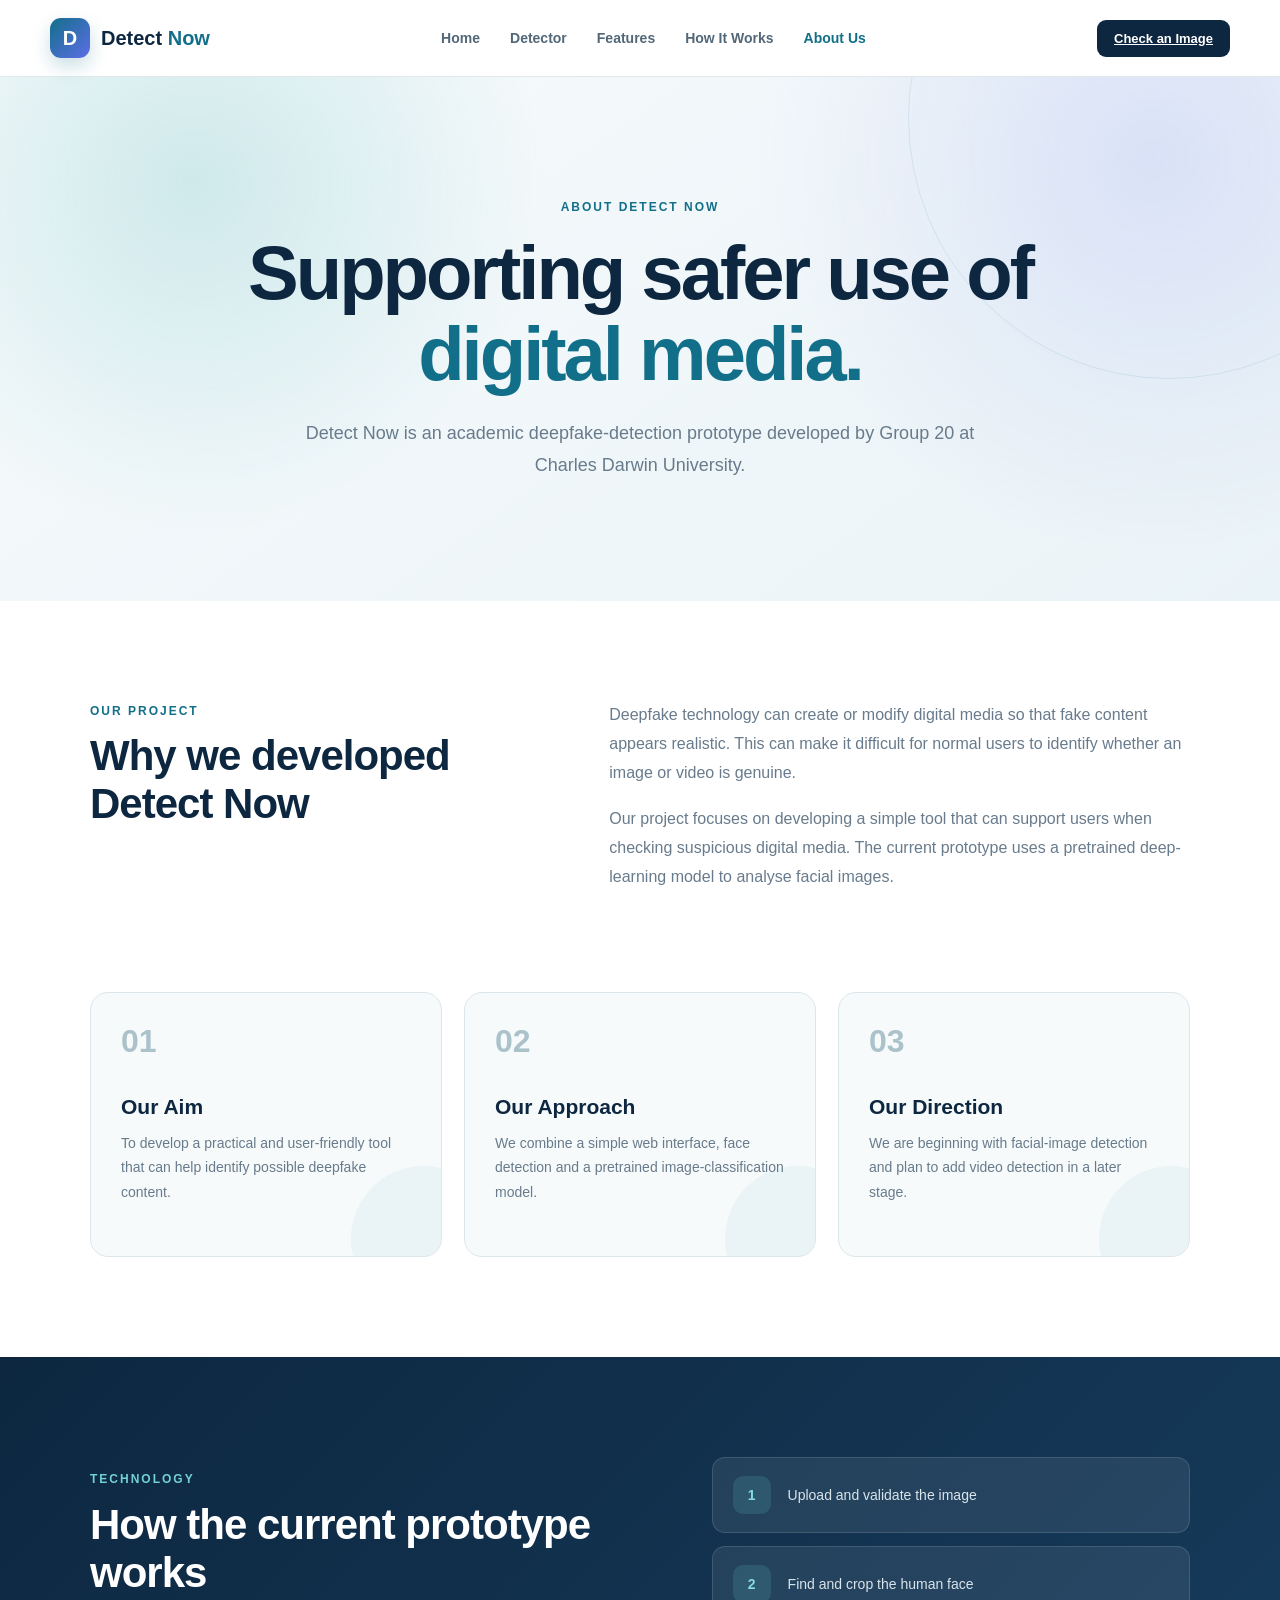
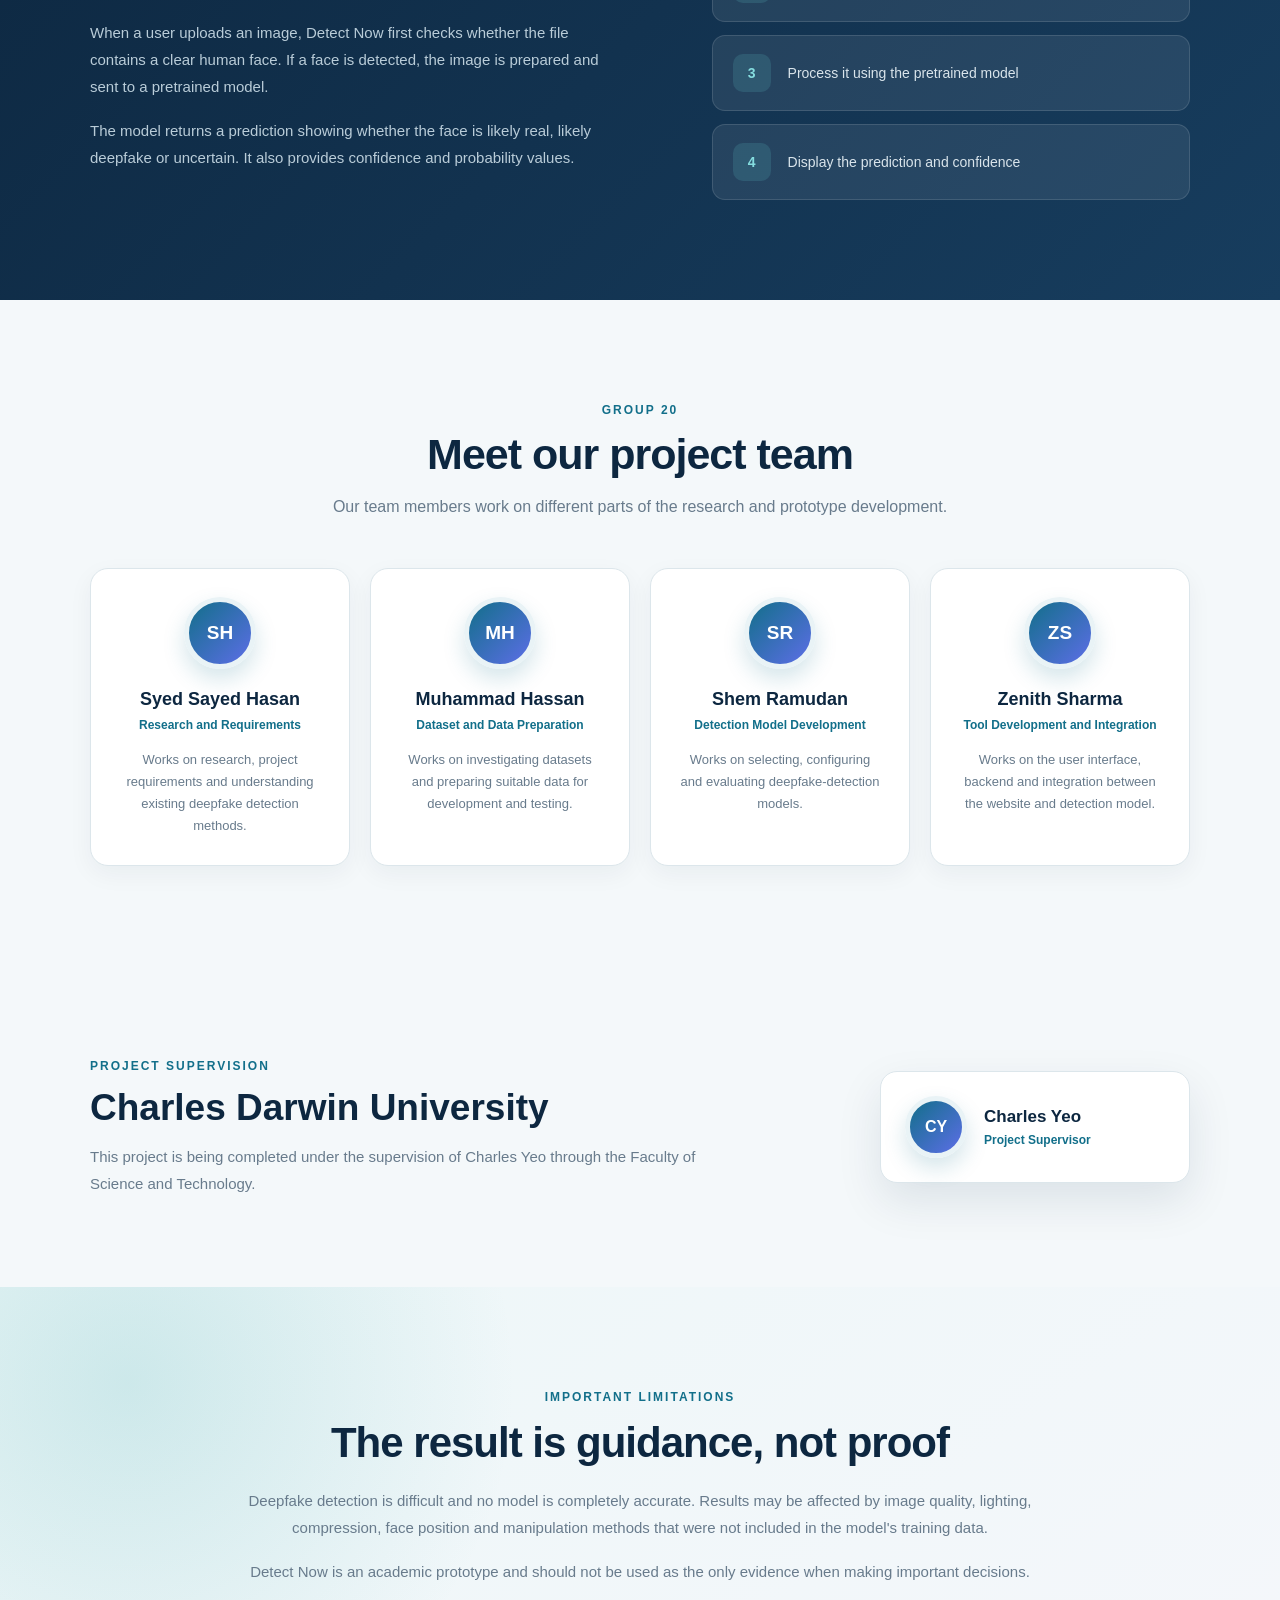
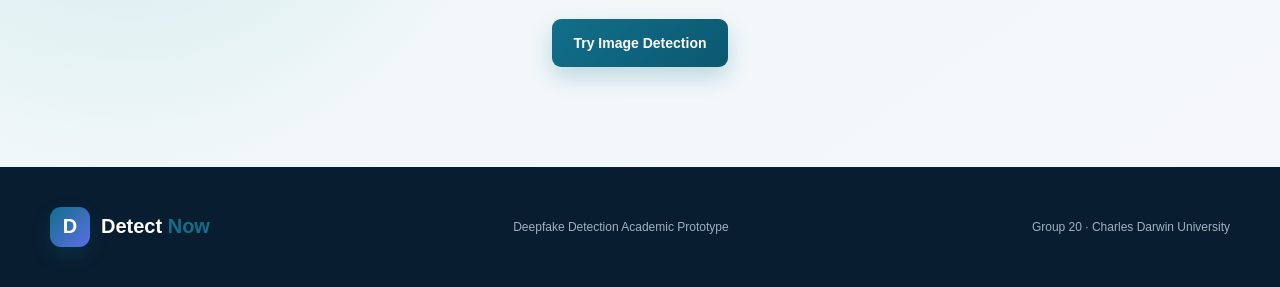
==== about.html @ 94b49f3a "Add pretrained model backend and detection report" ====
<!DOCTYPE html>
<html lang="en">

<head>

    <meta charset="UTF-8">

    <meta
        name="viewport"
        content="width=device-width, initial-scale=1.0"
    >

    <title>About Us - Detect Now</title>

    <link
        rel="stylesheet"
        href="static/style.css"
    >

</head>

<body>

    <nav class="navbar">

        <div class="nav-container">

            <a
                href="index.html"
                class="logo"
            >

                <span class="logo-icon">
                    D
                </span>

                <span>
                    Detect <strong>Now</strong>
                </span>

            </a>


            <div class="nav-links">

                <a href="index.html">
                    Home
                </a>

                <a href="index.html#detector">
                    Detector
                </a>

                <a href="index.html#features">
                    Features
                </a>

                <a href="index.html#how-it-works">
                    How It Works
                </a>

                <a
                    href="about.html"
                    class="active-link"
                >
                    About Us
                </a>

            </div>


            <a
                href="index.html#detector"
                class="nav-button"
            >
                Check an Image
            </a>

        </div>

    </nav>


    <main>

        <section class="about-hero">

            <div class="about-hero-content">

                <span class="hero-label">
                    ABOUT DETECT NOW
                </span>

                <h1>
                    Supporting safer use of
                    <span>digital media.</span>
                </h1>

                <p>
                    Detect Now is an academic deepfake-detection
                    prototype developed by Group 20 at Charles
                    Darwin University.
                </p>

            </div>

        </section>


        <section class="about-section">

            <div class="about-introduction">

                <div>

                    <span class="section-label">
                        OUR PROJECT
                    </span>

                    <h2>
                        Why we developed Detect Now
                    </h2>

                </div>


                <div class="about-description">

                    <p>
                        Deepfake technology can create or modify
                        digital media so that fake content appears
                        realistic. This can make it difficult for
                        normal users to identify whether an image
                        or video is genuine.
                    </p>

                    <p>
                        Our project focuses on developing a simple
                        tool that can support users when checking
                        suspicious digital media. The current
                        prototype uses a pretrained deep-learning
                        model to analyse facial images.
                    </p>

                </div>

            </div>

        </section>


        <section class="mission-section">

            <div class="mission-grid">

                <article class="mission-card">

                    <span class="mission-number">
                        01
                    </span>

                    <h3>
                        Our Aim
                    </h3>

                    <p>
                        To develop a practical and user-friendly
                        tool that can help identify possible
                        deepfake content.
                    </p>

                </article>


                <article class="mission-card">

                    <span class="mission-number">
                        02
                    </span>

                    <h3>
                        Our Approach
                    </h3>

                    <p>
                        We combine a simple web interface,
                        face detection and a pretrained
                        image-classification model.
                    </p>

                </article>


                <article class="mission-card">

                    <span class="mission-number">
                        03
                    </span>

                    <h3>
                        Our Direction
                    </h3>

                    <p>
                        We are beginning with facial-image
                        detection and plan to add video
                        detection in a later stage.
                    </p>

                </article>

            </div>

        </section>


        <section class="technology-section">

            <div class="technology-content">

                <div class="technology-text">

                    <span class="section-label">
                        TECHNOLOGY
                    </span>

                    <h2>
                        How the current prototype works
                    </h2>

                    <p>
                        When a user uploads an image, Detect Now
                        first checks whether the file contains a
                        clear human face. If a face is detected,
                        the image is prepared and sent to a
                        pretrained model.
                    </p>

                    <p>
                        The model returns a prediction showing
                        whether the face is likely real, likely
                        deepfake or uncertain. It also provides
                        confidence and probability values.
                    </p>

                </div>


                <div class="technology-list">

                    <div>

                        <span>1</span>

                        <p>
                            Upload and validate the image
                        </p>

                    </div>


                    <div>

                        <span>2</span>

                        <p>
                            Find and crop the human face
                        </p>

                    </div>


                    <div>

                        <span>3</span>

                        <p>
                            Process it using the pretrained model
                        </p>

                    </div>


                    <div>

                        <span>4</span>

                        <p>
                            Display the prediction and confidence
                        </p>

                    </div>

                </div>

            </div>

        </section>


        <section class="team-section">

            <div class="section-heading">

                <span class="section-label">
                    GROUP 20
                </span>

                <h2>
                    Meet our project team
                </h2>

                <p>
                    Our team members work on different parts
                    of the research and prototype development.
                </p>

            </div>


            <div class="team-grid">

                <article class="team-card">

                    <span class="team-avatar">
                        SH
                    </span>

                    <h3>
                        Syed Sayed Hasan
                    </h3>

                    <p class="team-role">
                        Research and Requirements
                    </p>

                    <p>
                        Works on research, project requirements
                        and understanding existing deepfake
                        detection methods.
                    </p>

                </article>


                <article class="team-card">

                    <span class="team-avatar">
                        MH
                    </span>

                    <h3>
                        Muhammad Hassan
                    </h3>

                    <p class="team-role">
                        Dataset and Data Preparation
                    </p>

                    <p>
                        Works on investigating datasets and
                        preparing suitable data for development
                        and testing.
                    </p>

                </article>


                <article class="team-card">

                    <span class="team-avatar">
                        SR
                    </span>

                    <h3>
                        Shem Ramudan
                    </h3>

                    <p class="team-role">
                        Detection Model Development
                    </p>

                    <p>
                        Works on selecting, configuring and
                        evaluating deepfake-detection models.
                    </p>

                </article>


                <article class="team-card">

                    <span class="team-avatar">
                        ZS
                    </span>

                    <h3>
                        Zenith Sharma
                    </h3>

                    <p class="team-role">
                        Tool Development and Integration
                    </p>

                    <p>
                        Works on the user interface, backend and
                        integration between the website and
                        detection model.
                    </p>

                </article>

            </div>

        </section>


        <section class="supervisor-section">

            <div>

                <span class="section-label">
                    PROJECT SUPERVISION
                </span>

                <h2>
                    Charles Darwin University
                </h2>

                <p>
                    This project is being completed under the
                    supervision of Charles Yeo through the
                    Faculty of Science and Technology.
                </p>

            </div>


            <div class="supervisor-card">

                <span class="team-avatar">
                    CY
                </span>

                <div>

                    <strong>
                        Charles Yeo
                    </strong>

                    <span>
                        Project Supervisor
                    </span>

                </div>

            </div>

        </section>


        <section class="limitations-section">

            <div class="limitations-content">

                <span class="section-label">
                    IMPORTANT LIMITATIONS
                </span>

                <h2>
                    The result is guidance, not proof
                </h2>

                <p>
                    Deepfake detection is difficult and no model
                    is completely accurate. Results may be
                    affected by image quality, lighting,
                    compression, face position and manipulation
                    methods that were not included in the
                    model's training data.
                </p>

                <p>
                    Detect Now is an academic prototype and
                    should not be used as the only evidence
                    when making important decisions.
                </p>


                <a
                    href="index.html#detector"
                    class="primary-button"
                >
                    Try Image Detection
                </a>

            </div>

        </section>

    </main>


    <footer>

        <div class="footer-container">

            <a
                href="index.html"
                class="logo footer-logo"
            >

                <span class="logo-icon">
                    D
                </span>

                <span>
                    Detect <strong>Now</strong>
                </span>

            </a>


            <p>
                Deepfake Detection Academic Prototype
            </p>


            <p>
                Group 20 · Charles Darwin University
            </p>

        </div>

    </footer>

</body>

</html>
---- static/style.css ----
:root {
    --navy: #0d2740;
    --navy-light: #173d5e;
    --blue: #126f8a;
    --blue-dark: #0b5870;
    --cyan: #35a6aa;
    --purple: #5d6ee7;
    --page-background: #f4f8fa;
    --white: #ffffff;
    --text: #26394a;
    --muted: #687b8c;
    --border: #dce6eb;
    --light-blue: #edf8fa;
    --warning: #e7a614;
    --warning-background: #fff7dc;
    --success: #1a8c65;
    --shadow: 0 18px 45px rgba(13, 39, 64, 0.10);
}



[hidden] {
    display: none !important;
}



* {
    box-sizing: border-box;
}



html {
    scroll-behavior: smooth;
}



body {
    margin: 0;
    min-height: 100vh;
    background-color: var(--page-background);
    color: var(--text);
    font-family: Arial, Helvetica, sans-serif;
}



button,
input {
    font-family: inherit;
}




.navbar {
    position: sticky;
    top: 0;
    z-index: 100;
    background-color: rgba(255, 255, 255, 0.92);
    border-bottom: 1px solid rgba(220, 230, 235, 0.9);
    backdrop-filter: blur(15px);
}


.nav-container {
    display: flex;
    width: min(1180px, calc(100% - 40px));
    min-height: 76px;
    margin: 0 auto;
    align-items: center;
    justify-content: space-between;
    gap: 30px;
}


.logo {
    display: flex;
    align-items: center;
    gap: 11px;
    color: var(--navy);
    font-size: 20px;
    font-weight: 700;
    text-decoration: none;
}


.logo strong {
    color: var(--blue);
}


.logo-icon {
    display: grid;
    width: 40px;
    height: 40px;
    place-items: center;
    background: linear-gradient(
        135deg,
        var(--blue),
        var(--purple)
    );
    color: white;
    border-radius: 11px;
    box-shadow: 0 8px 18px rgba(18, 111, 138, 0.22);
}


.nav-links {
    display: flex;
    align-items: center;
    gap: 30px;
}


.nav-links a {
    position: relative;
    padding: 28px 0;
    color: #526777;
    font-size: 14px;
    font-weight: 600;
    text-decoration: none;
}


.nav-links a::after {
    position: absolute;
    right: 0;
    bottom: 20px;
    left: 0;
    height: 2px;
    content: "";
    background-color: var(--blue);
    transform: scaleX(0);
    transition: transform 0.2s ease;
}


.nav-links a:hover {
    color: var(--blue);
}


.nav-links a:hover::after {
    transform: scaleX(1);
}


.nav-button {
    padding: 11px 17px;
    background-color: var(--navy);
    color: white;
    border: none;
    border-radius: 9px;
    font-size: 13px;
    font-weight: bold;
    cursor: pointer;
    transition:
        background-color 0.2s ease,
        transform 0.2s ease;
}


.nav-button:hover {
    background-color: var(--blue);
    transform: translateY(-2px);
}




.hero-section {
    position: relative;
    overflow: hidden;
    padding: 90px 0 100px;
    background:
        radial-gradient(
            circle at 5% 15%,
            rgba(53, 166, 170, 0.18),
            transparent 30%
        ),
        radial-gradient(
            circle at 95% 15%,
            rgba(93, 110, 231, 0.14),
            transparent 32%
        ),
        linear-gradient(
            145deg,
            #f7fbfc,
            #edf4f8
        );
}


.hero-section::before {
    position: absolute;
    top: 40px;
    left: 50%;
    width: 750px;
    height: 750px;
    content: "";
    border: 1px solid rgba(18, 111, 138, 0.07);
    border-radius: 50%;
    transform: translateX(-50%);
}


.hero-content {
    position: relative;
    display: grid;
    width: min(1180px, calc(100% - 40px));
    margin: 0 auto;
    grid-template-columns: 1fr 0.92fr;
    align-items: center;
    gap: 75px;
}


.hero-label,
.section-label {
    display: inline-block;
    color: var(--blue);
    font-size: 12px;
    font-weight: 800;
    letter-spacing: 2px;
}


.hero-text h1 {
    max-width: 680px;
    margin: 18px 0 23px;
    color: var(--navy);
    font-size: clamp(48px, 5vw, 72px);
    line-height: 1.05;
    letter-spacing: -3px;
}


.hero-text h1 span {
    color: var(--blue);
}


.hero-text > p {
    max-width: 600px;
    margin: 0;
    color: var(--muted);
    font-size: 18px;
    line-height: 1.75;
}


.hero-buttons {
    display: flex;
    margin-top: 32px;
    gap: 14px;
}


.primary-button,
.secondary-button,
.full-button,
.outline-button {
    display: inline-flex;
    min-height: 48px;
    padding: 12px 21px;
    align-items: center;
    justify-content: center;
    border-radius: 9px;
    font-size: 14px;
    font-weight: 700;
    text-decoration: none;
    cursor: pointer;
    transition:
        transform 0.2s ease,
        box-shadow 0.2s ease,
        background-color 0.2s ease;
}


.primary-button,
.full-button {
    background: linear-gradient(
        135deg,
        var(--blue),
        var(--blue-dark)
    );
    color: white;
    border: none;
    box-shadow: 0 10px 22px rgba(18, 111, 138, 0.23);
}


.primary-button:hover,
.full-button:hover {
    box-shadow: 0 14px 28px rgba(18, 111, 138, 0.28);
    transform: translateY(-2px);
}


.secondary-button {
    background-color: white;
    color: var(--navy);
    border: 1px solid var(--border);
}


.secondary-button:hover {
    border-color: var(--blue);
    color: var(--blue);
    transform: translateY(-2px);
}


.hero-points {
    display: flex;
    flex-wrap: wrap;
    margin-top: 27px;
    gap: 20px;
    color: #547080;
    font-size: 13px;
    font-weight: 600;
}


.hero-points span::first-letter {
    color: var(--success);
}




.detector-card {
    position: relative;
    padding: 30px;
    overflow: hidden;
    background-color: rgba(255, 255, 255, 0.96);
    border: 1px solid rgba(255, 255, 255, 0.9);
    border-radius: 21px;
    box-shadow:
        0 28px 70px rgba(13, 39, 64, 0.15),
        0 7px 20px rgba(13, 39, 64, 0.06);
}


.detector-card::before {
    position: absolute;
    top: 0;
    left: 0;
    width: 100%;
    height: 5px;
    content: "";
    background: linear-gradient(
        90deg,
        var(--blue),
        var(--cyan),
        var(--purple)
    );
}


.card-heading {
    display: flex;
    align-items: flex-start;
    justify-content: space-between;
    gap: 15px;
}


.card-heading h2 {
    margin: 7px 0 0;
    color: var(--navy);
    font-size: 26px;
}


.status-badge {
    display: inline-flex;
    padding: 7px 11px;
    align-items: center;
    gap: 6px;
    background-color: #e9f8f2;
    color: var(--success);
    border-radius: 30px;
    font-size: 11px;
    font-weight: 800;
    text-transform: uppercase;
}


.status-badge::before {
    width: 7px;
    height: 7px;
    content: "";
    background-color: var(--success);
    border-radius: 50%;
}


.card-description {
    margin: 12px 0 23px;
    color: var(--muted);
    font-size: 14px;
}



.media-selection {
    display: grid;
    grid-template-columns: 1fr;
    gap: 12px;
}


.media-button {
    display: flex;
    width: 100%;
    padding: 18px;
    align-items: center;
    gap: 14px;
    background-color: #f8fbfc;
    color: var(--text);
    border: 1px solid var(--border);
    border-radius: 13px;
    text-align: left;
    cursor: pointer;
    transition:
        border-color 0.2s ease,
        transform 0.2s ease,
        box-shadow 0.2s ease;
}


.media-button:hover {
    border-color: var(--blue);
    box-shadow: 0 9px 22px rgba(18, 111, 138, 0.10);
    transform: translateY(-2px);
}


.media-icon {
    display: grid;
    width: 47px;
    height: 47px;
    flex-shrink: 0;
    place-items: center;
    border-radius: 12px;
    font-size: 19px;
}


.image-icon {
    background-color: #e8f6f8;
    color: var(--blue);
}


.video-icon {
    background-color: #eff0ff;
    color: var(--purple);
}


.media-details {
    display: flex;
    flex: 1;
    flex-direction: column;
    gap: 5px;
}


.media-details strong {
    color: var(--navy);
    font-size: 15px;
}


.media-details small {
    color: var(--muted);
    font-size: 12px;
}


.media-arrow {
    color: #93a3af;
    font-size: 20px;
    transition: transform 0.2s ease;
}


.media-button:hover .media-arrow {
    color: var(--blue);
    transform: translateX(4px);
}


/* Security message */
.security-message {
    display: flex;
    margin-top: 20px;
    align-items: center;
    justify-content: center;
    gap: 8px;
    color: #718391;
    font-size: 11px;
}


.security-message span {
    color: var(--success);
}




.upload-area {
    animation: fade-up 0.35s ease;
}


.back-button {
    margin-bottom: 20px;
    padding: 0;
    background: none;
    color: var(--blue);
    border: none;
    font-size: 13px;
    font-weight: 700;
    cursor: pointer;
}


.back-button:hover {
    text-decoration: underline;
}


.selected-type-heading {
    display: flex;
    margin-bottom: 18px;
    align-items: center;
    gap: 13px;
}


.selected-type-icon {
    display: grid;
    width: 43px;
    height: 43px;
    flex-shrink: 0;
    place-items: center;
    background-color: var(--light-blue);
    color: var(--blue);
    border-radius: 11px;
    font-size: 18px;
}


.selected-type-heading h3 {
    margin: 0 0 4px;
    color: var(--navy);
    font-size: 19px;
}


.selected-type-heading p {
    margin: 0;
    color: var(--muted);
    font-size: 12px;
}


.upload-box {
    display: flex;
    min-height: 190px;
    padding: 25px;
    flex-direction: column;
    align-items: center;
    justify-content: center;
    gap: 7px;
    background:
        linear-gradient(
            145deg,
            #f3fafb,
            #edf6f8
        );
    color: var(--text);
    border: 2px dashed #91bbc6;
    border-radius: 15px;
    text-align: center;
    cursor: pointer;
    transition:
        border-color 0.2s ease,
        background-color 0.2s ease,
        transform 0.2s ease;
}


.upload-box:hover {
    background-color: #e7f4f6;
    border-color: var(--blue);
    transform: translateY(-2px);
}


.upload-cloud {
    display: grid;
    width: 52px;
    height: 52px;
    margin-bottom: 5px;
    place-items: center;
    background-color: white;
    color: var(--blue);
    border-radius: 50%;
    font-size: 27px;
    box-shadow: 0 9px 22px rgba(18, 111, 138, 0.14);
}


.upload-box strong {
    color: var(--navy);
    font-size: 16px;
}


.upload-box > span:not(.upload-cloud) {
    color: var(--muted);
    font-size: 12px;
}


.upload-box small {
    color: #82939f;
    font-size: 11px;
}


.upload-box input {
    position: absolute;
    width: 1px;
    height: 1px;
    opacity: 0;
}


/* Preview */
.preview-section {
    margin-top: 18px;
    padding: 14px;
    background-color: #f7f9fa;
    border: 1px solid var(--border);
    border-radius: 13px;
    animation: fade-up 0.35s ease;
}


.preview-section img,
.preview-section video {
    display: block;
    width: 100%;
    max-height: 310px;
    object-fit: contain;
    background-color: #e9eef1;
    border-radius: 9px;
}


.preview-information {
    display: flex;
    margin-top: 12px;
    flex-direction: column;
    gap: 4px;
}


.preview-information strong {
    overflow-wrap: anywhere;
    color: var(--navy);
    font-size: 13px;
}


.preview-information span {
    color: var(--success);
    font-size: 11px;
}



.maintenance-message {
    display: flex;
    margin-top: 18px;
    padding: 17px;
    align-items: flex-start;
    gap: 13px;
    background-color: var(--warning-background);
    color: #654f17;
    border: 1px solid #f0dfa2;
    border-radius: 12px;
    animation: fade-up 0.35s ease;
}


.maintenance-icon {
    display: grid;
    width: 31px;
    height: 31px;
    flex-shrink: 0;
    place-items: center;
    background-color: var(--warning);
    color: white;
    border-radius: 50%;
    font-weight: 800;
}


.maintenance-message h3 {
    margin: 0 0 5px;
    color: #594510;
    font-size: 15px;
}


.maintenance-message p {
    margin: 0;
    font-size: 12px;
    line-height: 1.55;
}


.full-button {
    width: 100%;
    margin-top: 17px;
}




.statistics-section {
    background-color: var(--navy);
}


.statistics-container {
    display: grid;
    width: min(1180px, calc(100% - 40px));
    margin: 0 auto;
    grid-template-columns: repeat(4, 1fr);
}


.statistic {
    display: flex;
    min-height: 130px;
    padding: 25px;
    flex-direction: column;
    align-items: center;
    justify-content: center;
    border-right: 1px solid rgba(255, 255, 255, 0.12);
    text-align: center;
}


.statistic:first-child {
    border-left: 1px solid rgba(255, 255, 255, 0.12);
}


.statistic strong {
    color: white;
    font-size: 27px;
}


.statistic span {
    margin-top: 7px;
    color: #aac0d0;
    font-size: 12px;
}




.content-section,
.how-section {
    padding: 100px 0;
}


.section-heading {
    width: min(700px, calc(100% - 40px));
    margin: 0 auto 48px;
    text-align: center;
}


.section-heading h2 {
    margin: 12px 0 14px;
    color: var(--navy);
    font-size: clamp(31px, 4vw, 43px);
    letter-spacing: -1px;
}


.section-heading p {
    margin: 0;
    color: var(--muted);
    font-size: 16px;
    line-height: 1.7;
}




.features-grid {
    display: grid;
    width: min(1180px, calc(100% - 40px));
    margin: 0 auto;
    grid-template-columns: repeat(3, 1fr);
    gap: 20px;
}


.feature-card {
    position: relative;
    display: block;
    min-height: 285px;
    padding: 27px;
    overflow: hidden;
    background-color: white;
    color: var(--text);
    border: 1px solid var(--border);
    border-radius: 17px;
    text-align: left;
    cursor: pointer;
    box-shadow: 0 7px 22px rgba(13, 39, 64, 0.04);
    transition:
        transform 0.25s ease,
        box-shadow 0.25s ease,
        border-color 0.25s ease;
}


.feature-card::after {
    position: absolute;
    right: -50px;
    bottom: -55px;
    width: 130px;
    height: 130px;
    content: "";
    background-color: rgba(18, 111, 138, 0.05);
    border-radius: 50%;
}


.feature-card:hover {
    border-color: #a6ccd4;
    box-shadow: var(--shadow);
    transform: translateY(-6px);
}


.feature-icon {
    display: grid;
    width: 52px;
    height: 52px;
    margin-bottom: 22px;
    place-items: center;
    background: linear-gradient(
        145deg,
        var(--light-blue),
        #e8f1fb
    );
    color: var(--blue);
    border-radius: 13px;
    font-size: 22px;
}


.feature-card h3 {
    margin: 0 0 11px;
    color: var(--navy);
    font-size: 19px;
}


.feature-card p {
    margin: 0;
    color: var(--muted);
    font-size: 13px;
    line-height: 1.7;
}


.feature-link {
    position: absolute;
    bottom: 25px;
    left: 27px;
    color: var(--blue);
    font-size: 12px;
    font-weight: 800;
}




.how-section {
    background-color: white;
}


.steps-grid {
    display: grid;
    width: min(1180px, calc(100% - 40px));
    margin: 0 auto;
    grid-template-columns: repeat(4, 1fr);
    gap: 20px;
}


.step-card {
    position: relative;
    padding: 27px;
    background-color: #f8fbfc;
    border: 1px solid var(--border);
    border-radius: 15px;
}


.step-card:not(:last-child)::after {
    position: absolute;
    top: 47px;
    right: -15px;
    z-index: 2;
    display: grid;
    width: 29px;
    height: 29px;
    place-items: center;
    content: "→";
    background-color: white;
    color: var(--blue);
    border: 1px solid var(--border);
    border-radius: 50%;
    font-size: 13px;
}


.step-number {
    display: block;
    margin-bottom: 28px;
    color: #aac1cb;
    font-size: 29px;
    font-weight: 800;
}


.step-card h3 {
    margin: 0 0 10px;
    color: var(--navy);
    font-size: 18px;
}


.step-card p {
    margin: 0;
    color: var(--muted);
    font-size: 13px;
    line-height: 1.65;
}




.history-section {
    background:
        linear-gradient(
            145deg,
            #edf6f8,
            #f4f7fb
        );
}


.history-card {
    width: min(980px, calc(100% - 40px));
    margin: 0 auto;
    padding: 35px;
    background-color: white;
    border: 1px solid var(--border);
    border-radius: 19px;
    box-shadow: var(--shadow);
}


.history-heading {
    display: flex;
    margin-bottom: 25px;
    align-items: center;
    justify-content: space-between;
    gap: 20px;
}


.history-heading h2 {
    margin: 8px 0 7px;
    color: var(--navy);
    font-size: 29px;
}


.history-heading p {
    margin: 0;
    color: var(--muted);
    font-size: 13px;
}


.outline-button {
    background-color: white;
    color: var(--blue);
    border: 1px solid #a9cbd3;
}


.outline-button:hover {
    background-color: var(--light-blue);
    transform: translateY(-2px);
}


.empty-history-message {
    padding: 45px 20px;
    background-color: #f8fafb;
    border: 1px dashed #cbd9df;
    border-radius: 13px;
    text-align: center;
}


.empty-history-message > span {
    display: grid;
    width: 49px;
    height: 49px;
    margin: 0 auto 15px;
    place-items: center;
    background-color: #eaf4f6;
    color: var(--blue);
    border-radius: 50%;
    font-size: 21px;
}


.empty-history-message h3 {
    margin: 0 0 7px;
    color: var(--navy);
    font-size: 16px;
}


.empty-history-message p {
    margin: 0;
    color: var(--muted);
    font-size: 12px;
}


.history-item {
    display: flex;
    padding: 16px 18px;
    align-items: center;
    justify-content: space-between;
    gap: 20px;
    border-bottom: 1px solid var(--border);
}


.history-item:last-child {
    border-bottom: none;
}


.history-item > div {
    display: flex;
    min-width: 0;
    flex-direction: column;
    gap: 5px;
}


.history-item strong {
    overflow: hidden;
    color: var(--navy);
    font-size: 13px;
    text-overflow: ellipsis;
    white-space: nowrap;
}


.history-item small {
    color: var(--muted);
    font-size: 11px;
}


.history-type {
    padding: 6px 11px;
    background-color: var(--light-blue);
    color: var(--blue);
    border-radius: 20px;
    font-size: 10px;
    font-weight: 800;
    text-transform: uppercase;
}




.privacy-section {
    display: flex;
    width: min(1180px, calc(100% - 40px));
    margin: 90px auto;
    padding: 48px;
    align-items: center;
    justify-content: space-between;
    gap: 50px;
    background:
        linear-gradient(
            135deg,
            var(--navy),
            var(--navy-light)
        );
    border-radius: 21px;
    box-shadow: 0 25px 55px rgba(13, 39, 64, 0.18);
}


.privacy-section > div {
    max-width: 720px;
}


.privacy-section .section-label {
    color: #78d2d4;
}


.privacy-section h2 {
    margin: 12px 0;
    color: white;
    font-size: 31px;
}


.privacy-section p {
    margin: 0;
    color: #b8cbd8;
    font-size: 14px;
    line-height: 1.7;
}




footer {
    padding: 40px 0;
    background-color: #091d30;
    color: #9fb2c0;
}


.footer-container {
    display: flex;
    width: min(1180px, calc(100% - 40px));
    margin: 0 auto;
    align-items: center;
    justify-content: space-between;
    gap: 30px;
}


.footer-logo {
    color: white;
}


.footer-container p {
    margin: 0;
    font-size: 12px;
}




.modal {
    position: fixed;
    inset: 0;
    z-index: 500;
    display: grid;
    padding: 20px;
    place-items: center;
}


.modal-background {
    position: absolute;
    inset: 0;
    background-color: rgba(5, 21, 35, 0.72);
    backdrop-filter: blur(5px);
}


.modal-content {
    position: relative;
    z-index: 1;
    width: min(430px, 100%);
    padding: 38px;
    background-color: white;
    border-radius: 19px;
    box-shadow: 0 30px 80px rgba(0, 0, 0, 0.25);
    text-align: center;
    animation: modal-appear 0.3s ease;
}


.close-modal-button {
    position: absolute;
    top: 13px;
    right: 15px;
    width: 34px;
    height: 34px;
    background: none;
    color: #7a8b98;
    border: none;
    border-radius: 50%;
    font-size: 25px;
    cursor: pointer;
}


.close-modal-button:hover {
    background-color: #eef3f5;
    color: var(--navy);
}


.modal-icon {
    display: grid;
    width: 65px;
    height: 65px;
    margin: 0 auto 20px;
    place-items: center;
    background-color: var(--warning-background);
    color: #b77f00;
    border-radius: 50%;
    font-size: 29px;
}


.modal-content h2 {
    margin: 0 0 12px;
    color: var(--navy);
    font-size: 25px;
}


.modal-content p {
    margin: 0;
    color: var(--muted);
    font-size: 14px;
    line-height: 1.65;
}




@keyframes fade-up {

    from {
        opacity: 0;
        transform: translateY(12px);
    }

    to {
        opacity: 1;
        transform: translateY(0);
    }
}


@keyframes modal-appear {

    from {
        opacity: 0;
        transform: scale(0.92);
    }

    to {
        opacity: 1;
        transform: scale(1);
    }
}




@media (max-width: 1000px) {

    .nav-links {
        display: none;
    }

    .hero-content {
        grid-template-columns: 1fr;
        gap: 55px;
    }

    .hero-text {
        text-align: center;
    }

    .hero-text > p {
        margin-right: auto;
        margin-left: auto;
    }

    .hero-buttons,
    .hero-points {
        justify-content: center;
    }

    .detector-card {
        width: min(600px, 100%);
        margin: 0 auto;
    }

    .features-grid {
        grid-template-columns: repeat(2, 1fr);
    }

    .steps-grid {
        grid-template-columns: repeat(2, 1fr);
    }

    .step-card:nth-child(2)::after {
        display: none;
    }
}




@media (max-width: 650px) {

    .nav-container {
        width: calc(100% - 28px);
        min-height: 68px;
    }

    .nav-button {
        display: none;
    }

    .hero-section {
        padding: 65px 0 70px;
    }

    .hero-content {
        width: calc(100% - 28px);
    }

    .hero-text h1 {
        font-size: 45px;
        letter-spacing: -2px;
    }

    .hero-text > p {
        font-size: 16px;
    }

    .hero-buttons {
        flex-direction: column;
    }

    .hero-buttons a,
    .hero-buttons button {
        width: 100%;
    }

    .hero-points {
        flex-direction: column;
        gap: 9px;
    }

    .detector-card {
        padding: 23px 19px;
    }

    .card-heading {
        flex-direction: column;
    }

    .statistics-container {
        grid-template-columns: repeat(2, 1fr);
    }

    .statistic {
        min-height: 110px;
        border: 1px solid rgba(255, 255, 255, 0.1);
    }

    .features-grid,
    .steps-grid {
        width: calc(100% - 28px);
        grid-template-columns: 1fr;
    }

    .step-card::after {
        display: none !important;
    }

    .content-section,
    .how-section {
        padding: 70px 0;
    }

    .history-card {
        width: calc(100% - 28px);
        padding: 24px 18px;
    }

    .history-heading {
        align-items: flex-start;
        flex-direction: column;
    }

    .history-heading button {
        width: 100%;
    }

    .privacy-section {
        width: calc(100% - 28px);
        margin: 65px auto;
        padding: 32px 23px;
        align-items: flex-start;
        flex-direction: column;
        gap: 25px;
    }

    .privacy-section button {
        width: 100%;
    }

    .footer-container {
        align-items: flex-start;
        flex-direction: column;
    }

    .modal-content {
        padding: 35px 24px 25px;
    }
}
.active-link {
    color: var(--blue) !important;
}


.about-hero {
    position: relative;
    overflow: hidden;
    padding: 120px 20px;
    background:
        radial-gradient(
            circle at 15% 20%,
            rgba(53, 166, 170, 0.20),
            transparent 30%
        ),
        radial-gradient(
            circle at 90% 15%,
            rgba(93, 110, 231, 0.15),
            transparent 32%
        ),
        linear-gradient(
            145deg,
            #f7fbfc,
            #eaf3f7
        );
}


.about-hero::before {
    position: absolute;
    top: -220px;
    right: -150px;
    width: 520px;
    height: 520px;
    content: "";
    border: 1px solid rgba(18, 111, 138, 0.10);
    border-radius: 50%;
}


.about-hero-content {
    position: relative;
    width: min(900px, 100%);
    margin: 0 auto;
    text-align: center;
}


.about-hero h1 {
    margin: 18px 0 24px;
    color: var(--navy);
    font-size: clamp(48px, 7vw, 76px);
    line-height: 1.06;
    letter-spacing: -3px;
}


.about-hero h1 span {
    color: var(--blue);
}


.about-hero p {
    max-width: 690px;
    margin: 0 auto;
    color: var(--muted);
    font-size: 18px;
    line-height: 1.75;
}


.about-section {
    padding: 100px 20px;
    background-color: white;
}


.about-introduction {
    display: grid;
    width: min(1100px, 100%);
    margin: 0 auto;
    grid-template-columns: 0.85fr 1.15fr;
    gap: 90px;
}


.about-introduction h2 {
    margin: 13px 0 0;
    color: var(--navy);
    font-size: 42px;
    line-height: 1.15;
    letter-spacing: -1px;
}


.about-description p {
    margin: 0 0 18px;
    color: var(--muted);
    font-size: 16px;
    line-height: 1.8;
}


.about-description p:last-child {
    margin-bottom: 0;
}


.mission-section {
    padding: 0 20px 100px;
    background-color: white;
}


.mission-grid {
    display: grid;
    width: min(1100px, 100%);
    margin: 0 auto;
    grid-template-columns: repeat(3, 1fr);
    gap: 22px;
}


.mission-card {
    position: relative;
    min-height: 265px;
    padding: 30px;
    overflow: hidden;
    background-color: #f7fafb;
    border: 1px solid var(--border);
    border-radius: 18px;
}


.mission-card::after {
    position: absolute;
    right: -55px;
    bottom: -55px;
    width: 145px;
    height: 145px;
    content: "";
    background-color: rgba(18, 111, 138, 0.05);
    border-radius: 50%;
}


.mission-number {
    display: block;
    margin-bottom: 35px;
    color: #abc2cb;
    font-size: 32px;
    font-weight: 800;
}


.mission-card h3 {
    margin: 0 0 12px;
    color: var(--navy);
    font-size: 21px;
}


.mission-card p {
    margin: 0;
    color: var(--muted);
    font-size: 14px;
    line-height: 1.75;
}


.technology-section {
    padding: 100px 20px;
    background:
        linear-gradient(
            135deg,
            var(--navy),
            var(--navy-light)
        );
}


.technology-content {
    display: grid;
    width: min(1100px, 100%);
    margin: 0 auto;
    grid-template-columns: 1fr 0.9fr;
    align-items: center;
    gap: 90px;
}


.technology-text .section-label {
    color: #72d1d3;
}


.technology-text h2 {
    margin: 14px 0 22px;
    color: white;
    font-size: 42px;
    line-height: 1.15;
    letter-spacing: -1px;
}


.technology-text p {
    margin: 0 0 17px;
    color: #b9ccd8;
    font-size: 15px;
    line-height: 1.8;
}


.technology-list {
    display: flex;
    flex-direction: column;
    gap: 13px;
}


.technology-list > div {
    display: flex;
    min-height: 76px;
    padding: 16px 20px;
    align-items: center;
    gap: 17px;
    background-color: rgba(255, 255, 255, 0.08);
    border: 1px solid rgba(255, 255, 255, 0.12);
    border-radius: 13px;
}


.technology-list span {
    display: grid;
    width: 38px;
    height: 38px;
    flex-shrink: 0;
    place-items: center;
    background-color: rgba(100, 211, 214, 0.15);
    color: #85dddf;
    border-radius: 10px;
    font-size: 14px;
    font-weight: bold;
}


.technology-list p {
    margin: 0;
    color: #d9e4eb;
    font-size: 14px;
}


.team-section {
    padding: 100px 20px;
    background-color: var(--page-background);
}


.team-section .section-heading {
    width: min(700px, 100%);
}


.team-grid {
    display: grid;
    width: min(1100px, 100%);
    margin: 0 auto;
    grid-template-columns: repeat(4, 1fr);
    gap: 20px;
}


.team-card {
    padding: 28px;
    background-color: white;
    border: 1px solid var(--border);
    border-radius: 18px;
    box-shadow: 0 8px 25px rgba(13, 39, 64, 0.05);
    text-align: center;
    transition:
        transform 0.25s ease,
        box-shadow 0.25s ease;
}


.team-card:hover {
    box-shadow: var(--shadow);
    transform: translateY(-6px);
}


.team-avatar {
    display: grid;
    width: 72px;
    height: 72px;
    margin: 0 auto 20px;
    place-items: center;
    background:
        linear-gradient(
            135deg,
            var(--blue),
            var(--purple)
        );
    color: white;
    border: 5px solid #e9f3f6;
    border-radius: 50%;
    font-size: 19px;
    font-weight: 800;
    box-shadow: 0 10px 22px rgba(18, 111, 138, 0.18);
}


.team-card h3 {
    margin: 0 0 8px;
    color: var(--navy);
    font-size: 18px;
}


.team-role {
    margin: 0 0 17px !important;
    color: var(--blue) !important;
    font-size: 12px !important;
    font-weight: 800;
}


.team-card > p:last-child {
    margin: 0;
    color: var(--muted);
    font-size: 13px;
    line-height: 1.7;
}


.supervisor-section {
    display: flex;
    width: min(1100px, calc(100% - 40px));
    margin: 0 auto;
    padding: 90px 0;
    align-items: center;
    justify-content: space-between;
    gap: 60px;
}


.supervisor-section > div:first-child {
    max-width: 650px;
}


.supervisor-section h2 {
    margin: 13px 0 15px;
    color: var(--navy);
    font-size: 37px;
}


.supervisor-section p {
    margin: 0;
    color: var(--muted);
    font-size: 15px;
    line-height: 1.75;
}


.supervisor-card {
    display: flex;
    min-width: 310px;
    padding: 24px;
    align-items: center;
    gap: 17px;
    background-color: white;
    border: 1px solid var(--border);
    border-radius: 17px;
    box-shadow: var(--shadow);
}


.supervisor-card .team-avatar {
    width: 62px;
    height: 62px;
    margin: 0;
    font-size: 16px;
}


.supervisor-card > div {
    display: flex;
    flex-direction: column;
    gap: 6px;
}


.supervisor-card strong {
    color: var(--navy);
    font-size: 17px;
}


.supervisor-card > div span {
    color: var(--blue);
    font-size: 12px;
    font-weight: 700;
}


.limitations-section {
    padding: 100px 20px;
    background:
        radial-gradient(
            circle at 10% 20%,
            rgba(53, 166, 170, 0.18),
            transparent 32%
        ),
        linear-gradient(
            145deg,
            #edf7f8,
            #f5f7fb
        );
}


.limitations-content {
    width: min(800px, 100%);
    margin: 0 auto;
    text-align: center;
}


.limitations-content h2 {
    margin: 14px 0 20px;
    color: var(--navy);
    font-size: 42px;
    letter-spacing: -1px;
}


.limitations-content p {
    margin: 0 auto 17px;
    color: var(--muted);
    font-size: 15px;
    line-height: 1.8;
}


.limitations-content .primary-button {
    margin-top: 17px;
}


@media (max-width: 1000px) {

    .about-introduction,
    .technology-content {
        grid-template-columns: 1fr;
        gap: 45px;
    }

    .mission-grid {
        grid-template-columns: 1fr;
    }

    .team-grid {
        grid-template-columns: repeat(2, 1fr);
    }

    .supervisor-section {
        align-items: flex-start;
        flex-direction: column;
    }
}


@media (max-width: 650px) {

    .about-hero {
        padding: 85px 20px;
    }

    .about-hero h1 {
        font-size: 46px;
        letter-spacing: -2px;
    }

    .about-hero p {
        font-size: 16px;
    }

    .about-section,
    .technology-section,
    .team-section,
    .limitations-section {
        padding: 70px 20px;
    }

    .mission-section {
        padding: 0 20px 70px;
    }

    .about-introduction h2,
    .technology-text h2,
    .limitations-content h2 {
        font-size: 34px;
    }

    .team-grid {
        grid-template-columns: 1fr;
    }

    .supervisor-section {
        width: calc(100% - 40px);
        padding: 70px 0;
    }

    .supervisor-card {
        width: 100%;
        min-width: 0;
    }
}
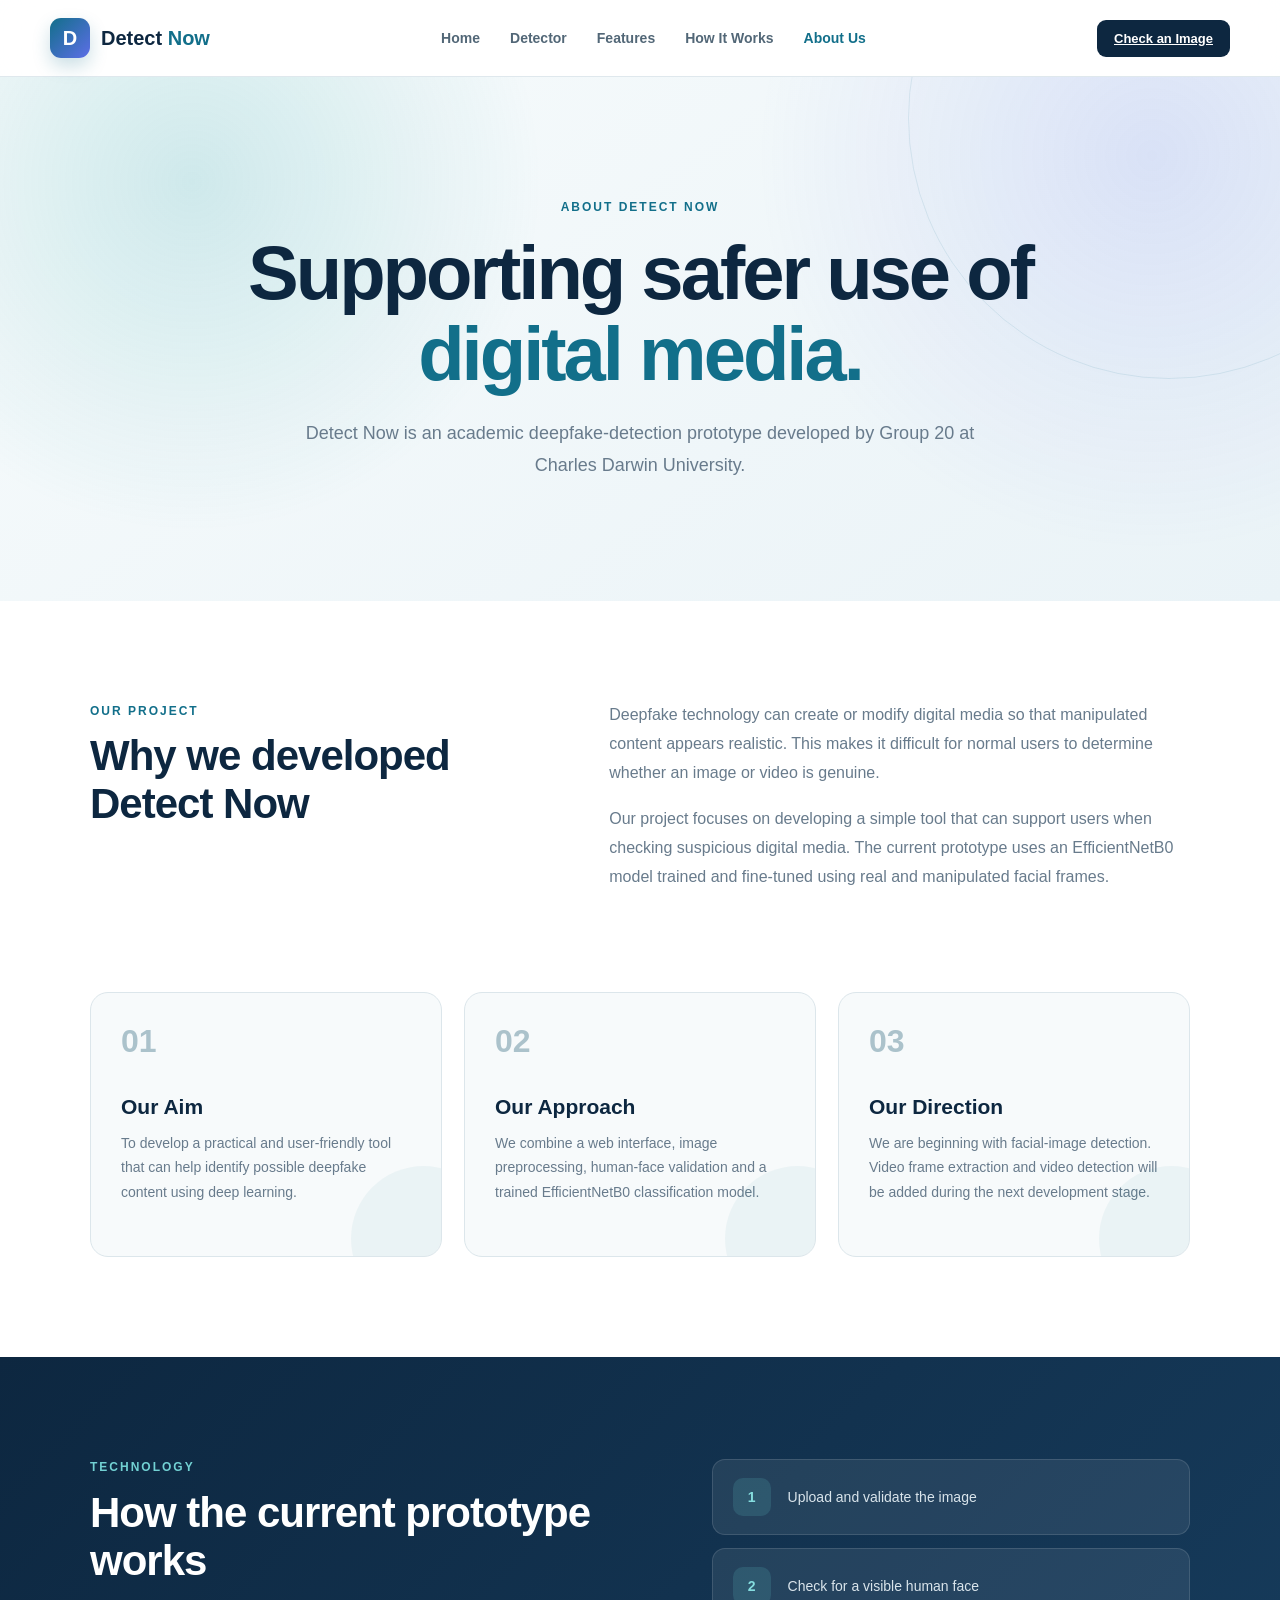
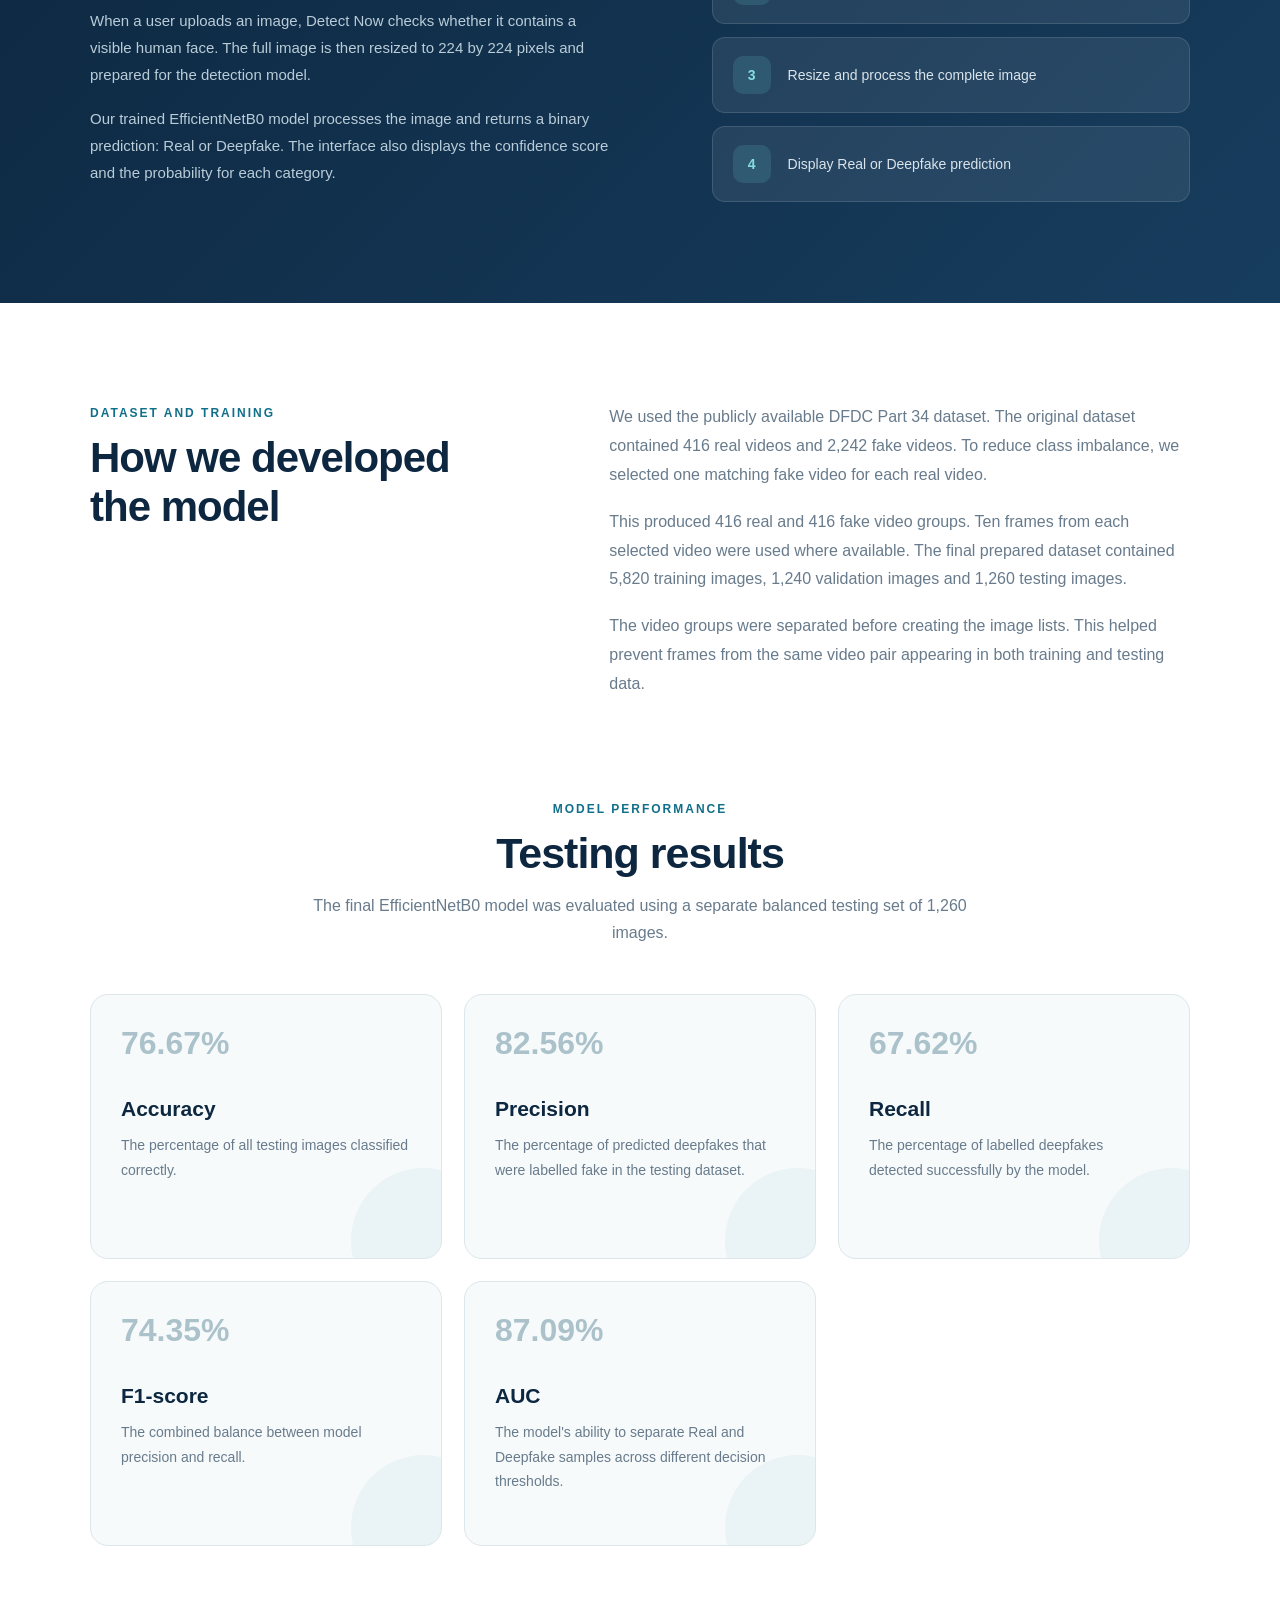
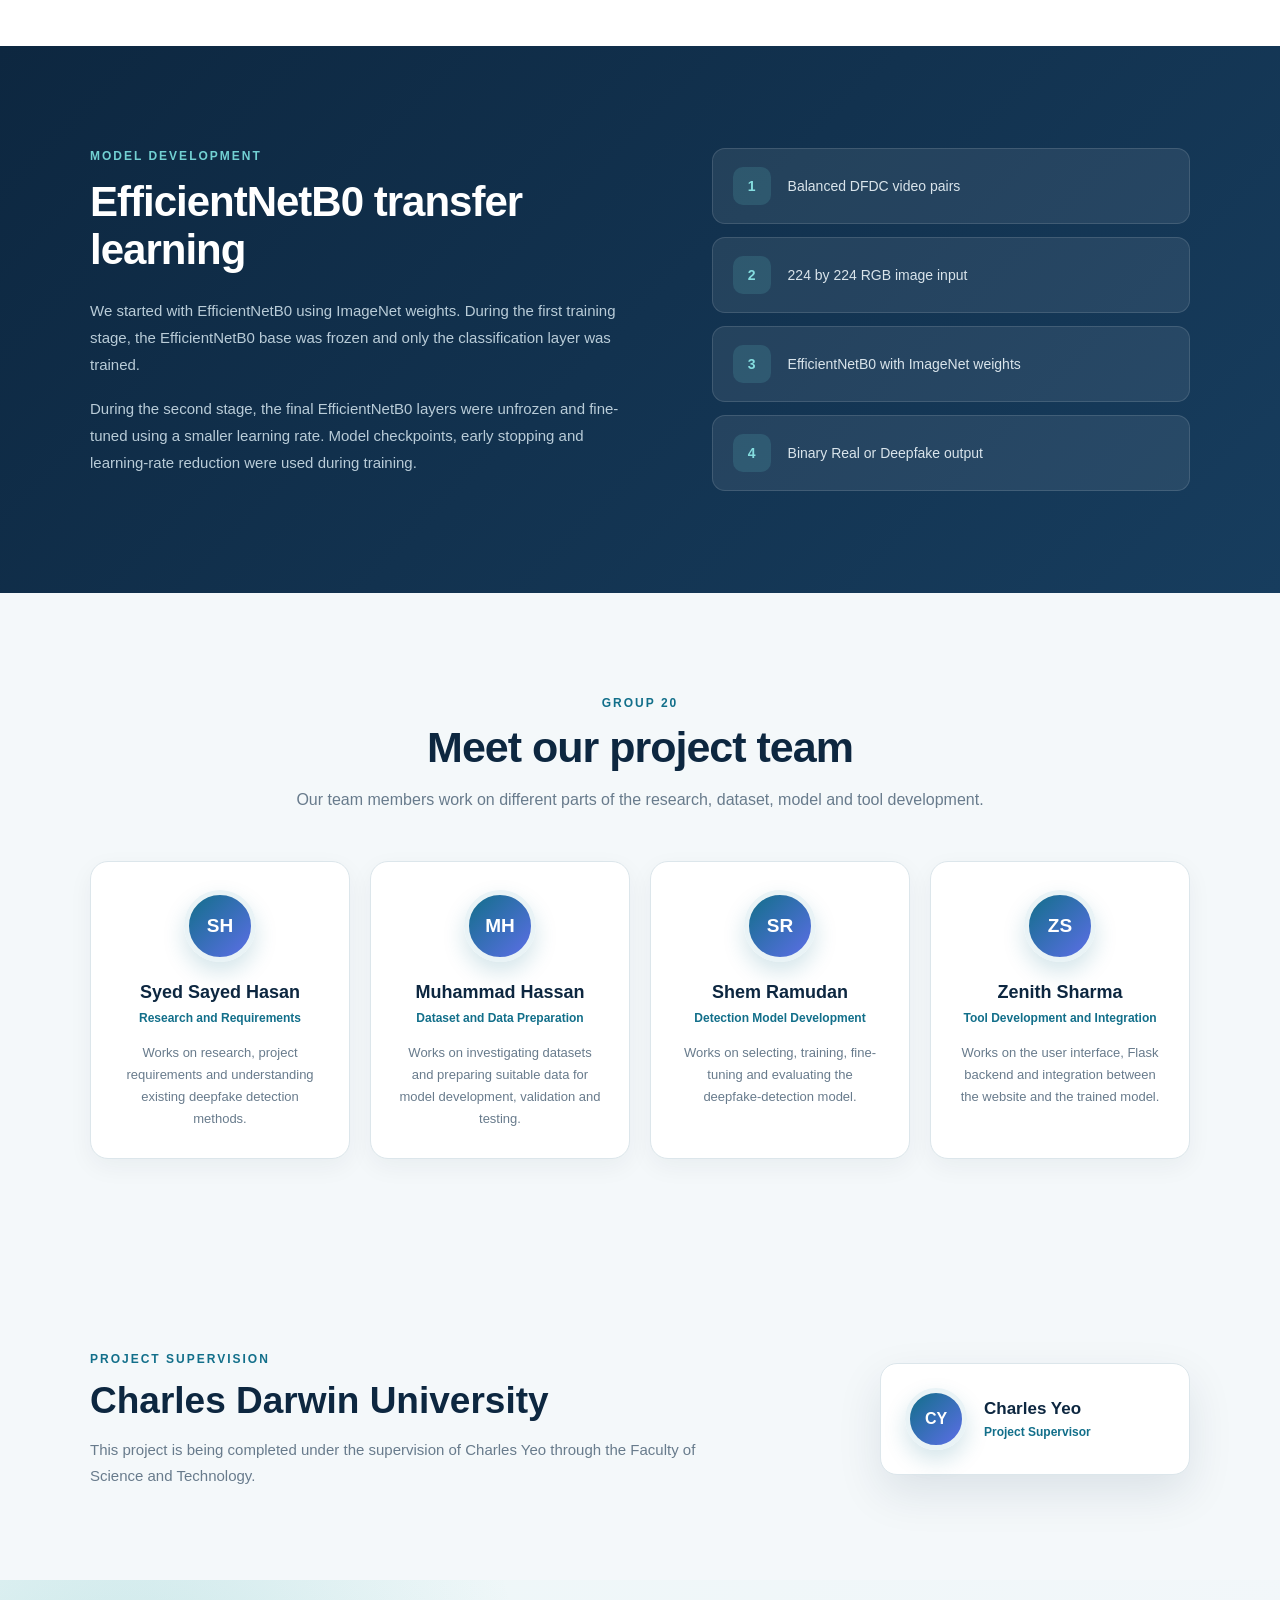
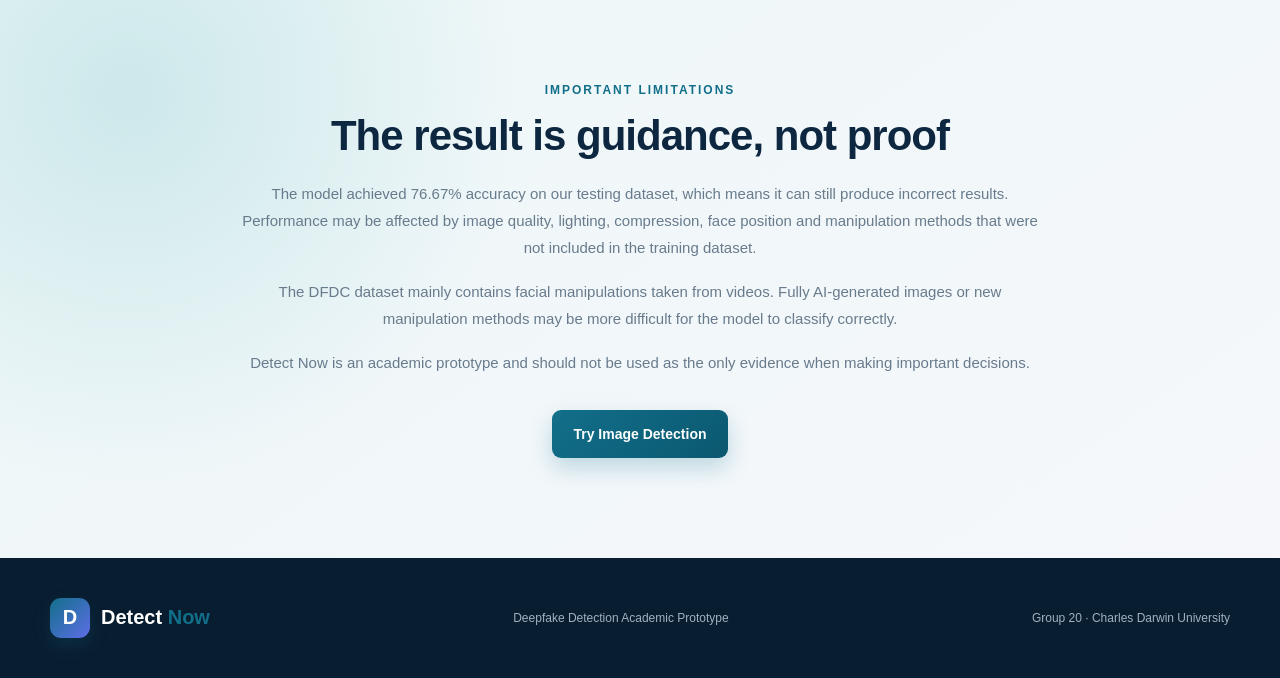
==== commit 389a980f: "Add trained EfficientNetB0 deepfake detection model" ====
--- a/about.html
+++ b/about.html
@@ -39,7 +39,6 @@
                 </span>
 
             </a>
-
 
             <div class="nav-links">
 
@@ -68,7 +67,6 @@
 
             </div>
 
-
             <a
                 href="index.html#detector"
                 class="nav-button"
@@ -80,7 +78,6 @@
 
     </nav>
 
-
     <main>
 
         <section class="about-hero">
@@ -106,7 +103,6 @@
 
         </section>
 
-
         <section class="about-section">
 
             <div class="about-introduction">
@@ -123,31 +119,30 @@
 
                 </div>
 
-
                 <div class="about-description">
 
                     <p>
                         Deepfake technology can create or modify
-                        digital media so that fake content appears
-                        realistic. This can make it difficult for
-                        normal users to identify whether an image
-                        or video is genuine.
+                        digital media so that manipulated content
+                        appears realistic. This makes it difficult
+                        for normal users to determine whether an
+                        image or video is genuine.
                     </p>
 
                     <p>
                         Our project focuses on developing a simple
                         tool that can support users when checking
                         suspicious digital media. The current
-                        prototype uses a pretrained deep-learning
-                        model to analyse facial images.
-                    </p>
-
-                </div>
-
-            </div>
-
-        </section>
-
+                        prototype uses an EfficientNetB0 model
+                        trained and fine-tuned using real and
+                        manipulated facial frames.
+                    </p>
+
+                </div>
+
+            </div>
+
+        </section>
 
         <section class="mission-section">
 
@@ -166,11 +161,10 @@
                     <p>
                         To develop a practical and user-friendly
                         tool that can help identify possible
-                        deepfake content.
-                    </p>
-
-                </article>
-
+                        deepfake content using deep learning.
+                    </p>
+
+                </article>
 
                 <article class="mission-card">
 
@@ -183,13 +177,13 @@
                     </h3>
 
                     <p>
-                        We combine a simple web interface,
-                        face detection and a pretrained
-                        image-classification model.
-                    </p>
-
-                </article>
-
+                        We combine a web interface, image
+                        preprocessing, human-face validation and
+                        a trained EfficientNetB0 classification
+                        model.
+                    </p>
+
+                </article>
 
                 <article class="mission-card">
 
@@ -203,16 +197,16 @@
 
                     <p>
                         We are beginning with facial-image
-                        detection and plan to add video
-                        detection in a later stage.
-                    </p>
-
-                </article>
-
-            </div>
-
-        </section>
-
+                        detection. Video frame extraction and
+                        video detection will be added during
+                        the next development stage.
+                    </p>
+
+                </article>
+
+            </div>
+
+        </section>
 
         <section class="technology-section">
 
@@ -230,21 +224,21 @@
 
                     <p>
                         When a user uploads an image, Detect Now
-                        first checks whether the file contains a
-                        clear human face. If a face is detected,
-                        the image is prepared and sent to a
-                        pretrained model.
-                    </p>
-
-                    <p>
-                        The model returns a prediction showing
-                        whether the face is likely real, likely
-                        deepfake or uncertain. It also provides
-                        confidence and probability values.
-                    </p>
-
-                </div>
-
+                        checks whether it contains a visible human
+                        face. The full image is then resized to
+                        224 by 224 pixels and prepared for the
+                        detection model.
+                    </p>
+
+                    <p>
+                        Our trained EfficientNetB0 model processes
+                        the image and returns a binary prediction:
+                        Real or Deepfake. The interface also
+                        displays the confidence score and the
+                        probability for each category.
+                    </p>
+
+                </div>
 
                 <div class="technology-list">
 
@@ -258,35 +252,32 @@
 
                     </div>
 
-
                     <div>
 
                         <span>2</span>
 
                         <p>
-                            Find and crop the human face
+                            Check for a visible human face
                         </p>
 
                     </div>
 
-
                     <div>
 
                         <span>3</span>
 
                         <p>
-                            Process it using the pretrained model
+                            Resize and process the complete image
                         </p>
 
                     </div>
 
-
                     <div>
 
                         <span>4</span>
 
                         <p>
-                            Display the prediction and confidence
+                            Display Real or Deepfake prediction
                         </p>
 
                     </div>
@@ -297,6 +288,249 @@
 
         </section>
 
+        <section class="about-section">
+
+            <div class="about-introduction">
+
+                <div>
+
+                    <span class="section-label">
+                        DATASET AND TRAINING
+                    </span>
+
+                    <h2>
+                        How we developed the model
+                    </h2>
+
+                </div>
+
+                <div class="about-description">
+
+                    <p>
+                        We used the publicly available DFDC
+                        Part 34 dataset. The original dataset
+                        contained 416 real videos and 2,242
+                        fake videos. To reduce class imbalance,
+                        we selected one matching fake video for
+                        each real video.
+                    </p>
+
+                    <p>
+                        This produced 416 real and 416 fake video
+                        groups. Ten frames from each selected
+                        video were used where available. The
+                        final prepared dataset contained 5,820
+                        training images, 1,240 validation images
+                        and 1,260 testing images.
+                    </p>
+
+                    <p>
+                        The video groups were separated before
+                        creating the image lists. This helped
+                        prevent frames from the same video pair
+                        appearing in both training and testing
+                        data.
+                    </p>
+
+                </div>
+
+            </div>
+
+        </section>
+
+        <section class="mission-section">
+
+            <div class="section-heading">
+
+                <span class="section-label">
+                    MODEL PERFORMANCE
+                </span>
+
+                <h2>
+                    Testing results
+                </h2>
+
+                <p>
+                    The final EfficientNetB0 model was evaluated
+                    using a separate balanced testing set of
+                    1,260 images.
+                </p>
+
+            </div>
+
+            <div class="mission-grid">
+
+                <article class="mission-card">
+
+                    <span class="mission-number">
+                        76.67%
+                    </span>
+
+                    <h3>
+                        Accuracy
+                    </h3>
+
+                    <p>
+                        The percentage of all testing images
+                        classified correctly.
+                    </p>
+
+                </article>
+
+                <article class="mission-card">
+
+                    <span class="mission-number">
+                        82.56%
+                    </span>
+
+                    <h3>
+                        Precision
+                    </h3>
+
+                    <p>
+                        The percentage of predicted deepfakes
+                        that were labelled fake in the testing
+                        dataset.
+                    </p>
+
+                </article>
+
+                <article class="mission-card">
+
+                    <span class="mission-number">
+                        67.62%
+                    </span>
+
+                    <h3>
+                        Recall
+                    </h3>
+
+                    <p>
+                        The percentage of labelled deepfakes
+                        detected successfully by the model.
+                    </p>
+
+                </article>
+
+                <article class="mission-card">
+
+                    <span class="mission-number">
+                        74.35%
+                    </span>
+
+                    <h3>
+                        F1-score
+                    </h3>
+
+                    <p>
+                        The combined balance between model
+                        precision and recall.
+                    </p>
+
+                </article>
+
+                <article class="mission-card">
+
+                    <span class="mission-number">
+                        87.09%
+                    </span>
+
+                    <h3>
+                        AUC
+                    </h3>
+
+                    <p>
+                        The model's ability to separate Real
+                        and Deepfake samples across different
+                        decision thresholds.
+                    </p>
+
+                </article>
+
+            </div>
+
+        </section>
+
+        <section class="technology-section">
+
+            <div class="technology-content">
+
+                <div class="technology-text">
+
+                    <span class="section-label">
+                        MODEL DEVELOPMENT
+                    </span>
+
+                    <h2>
+                        EfficientNetB0 transfer learning
+                    </h2>
+
+                    <p>
+                        We started with EfficientNetB0 using
+                        ImageNet weights. During the first
+                        training stage, the EfficientNetB0 base
+                        was frozen and only the classification
+                        layer was trained.
+                    </p>
+
+                    <p>
+                        During the second stage, the final
+                        EfficientNetB0 layers were unfrozen and
+                        fine-tuned using a smaller learning rate.
+                        Model checkpoints, early stopping and
+                        learning-rate reduction were used during
+                        training.
+                    </p>
+
+                </div>
+
+                <div class="technology-list">
+
+                    <div>
+
+                        <span>1</span>
+
+                        <p>
+                            Balanced DFDC video pairs
+                        </p>
+
+                    </div>
+
+                    <div>
+
+                        <span>2</span>
+
+                        <p>
+                            224 by 224 RGB image input
+                        </p>
+
+                    </div>
+
+                    <div>
+
+                        <span>3</span>
+
+                        <p>
+                            EfficientNetB0 with ImageNet weights
+                        </p>
+
+                    </div>
+
+                    <div>
+
+                        <span>4</span>
+
+                        <p>
+                            Binary Real or Deepfake output
+                        </p>
+
+                    </div>
+
+                </div>
+
+            </div>
+
+        </section>
 
         <section class="team-section">
 
@@ -312,11 +546,11 @@
 
                 <p>
                     Our team members work on different parts
-                    of the research and prototype development.
+                    of the research, dataset, model and tool
+                    development.
                 </p>
 
             </div>
-
 
             <div class="team-grid">
 
@@ -342,7 +576,6 @@
 
                 </article>
 
-
                 <article class="team-card">
 
                     <span class="team-avatar">
@@ -359,12 +592,11 @@
 
                     <p>
                         Works on investigating datasets and
-                        preparing suitable data for development
-                        and testing.
-                    </p>
-
-                </article>
-
+                        preparing suitable data for model
+                        development, validation and testing.
+                    </p>
+
+                </article>
 
                 <article class="team-card">
 
@@ -381,12 +613,12 @@
                     </p>
 
                     <p>
-                        Works on selecting, configuring and
-                        evaluating deepfake-detection models.
-                    </p>
-
-                </article>
-
+                        Works on selecting, training, fine-tuning
+                        and evaluating the deepfake-detection
+                        model.
+                    </p>
+
+                </article>
 
                 <article class="team-card">
 
@@ -403,17 +635,16 @@
                     </p>
 
                     <p>
-                        Works on the user interface, backend and
-                        integration between the website and
-                        detection model.
-                    </p>
-
-                </article>
-
-            </div>
-
-        </section>
-
+                        Works on the user interface, Flask
+                        backend and integration between the
+                        website and the trained model.
+                    </p>
+
+                </article>
+
+            </div>
+
+        </section>
 
         <section class="supervisor-section">
 
@@ -435,7 +666,6 @@
 
             </div>
 
-
             <div class="supervisor-card">
 
                 <span class="team-avatar">
@@ -458,7 +688,6 @@
 
         </section>
 
-
         <section class="limitations-section">
 
             <div class="limitations-content">
@@ -472,12 +701,21 @@
                 </h2>
 
                 <p>
-                    Deepfake detection is difficult and no model
-                    is completely accurate. Results may be
-                    affected by image quality, lighting,
+                    The model achieved 76.67% accuracy on our
+                    testing dataset, which means it can still
+                    produce incorrect results. Performance may
+                    be affected by image quality, lighting,
                     compression, face position and manipulation
                     methods that were not included in the
-                    model's training data.
+                    training dataset.
+                </p>
+
+                <p>
+                    The DFDC dataset mainly contains facial
+                    manipulations taken from videos. Fully
+                    AI-generated images or new manipulation
+                    methods may be more difficult for the model
+                    to classify correctly.
                 </p>
 
                 <p>
@@ -485,7 +723,6 @@
                     should not be used as the only evidence
                     when making important decisions.
                 </p>
-
 
                 <a
                     href="index.html#detector"
@@ -500,7 +737,6 @@
 
     </main>
 
-
     <footer>
 
         <div class="footer-container">
@@ -520,12 +756,10 @@
 
             </a>
 
-
             <p>
                 Deepfake Detection Academic Prototype
             </p>
 
-
             <p>
                 Group 20 · Charles Darwin University
             </p>
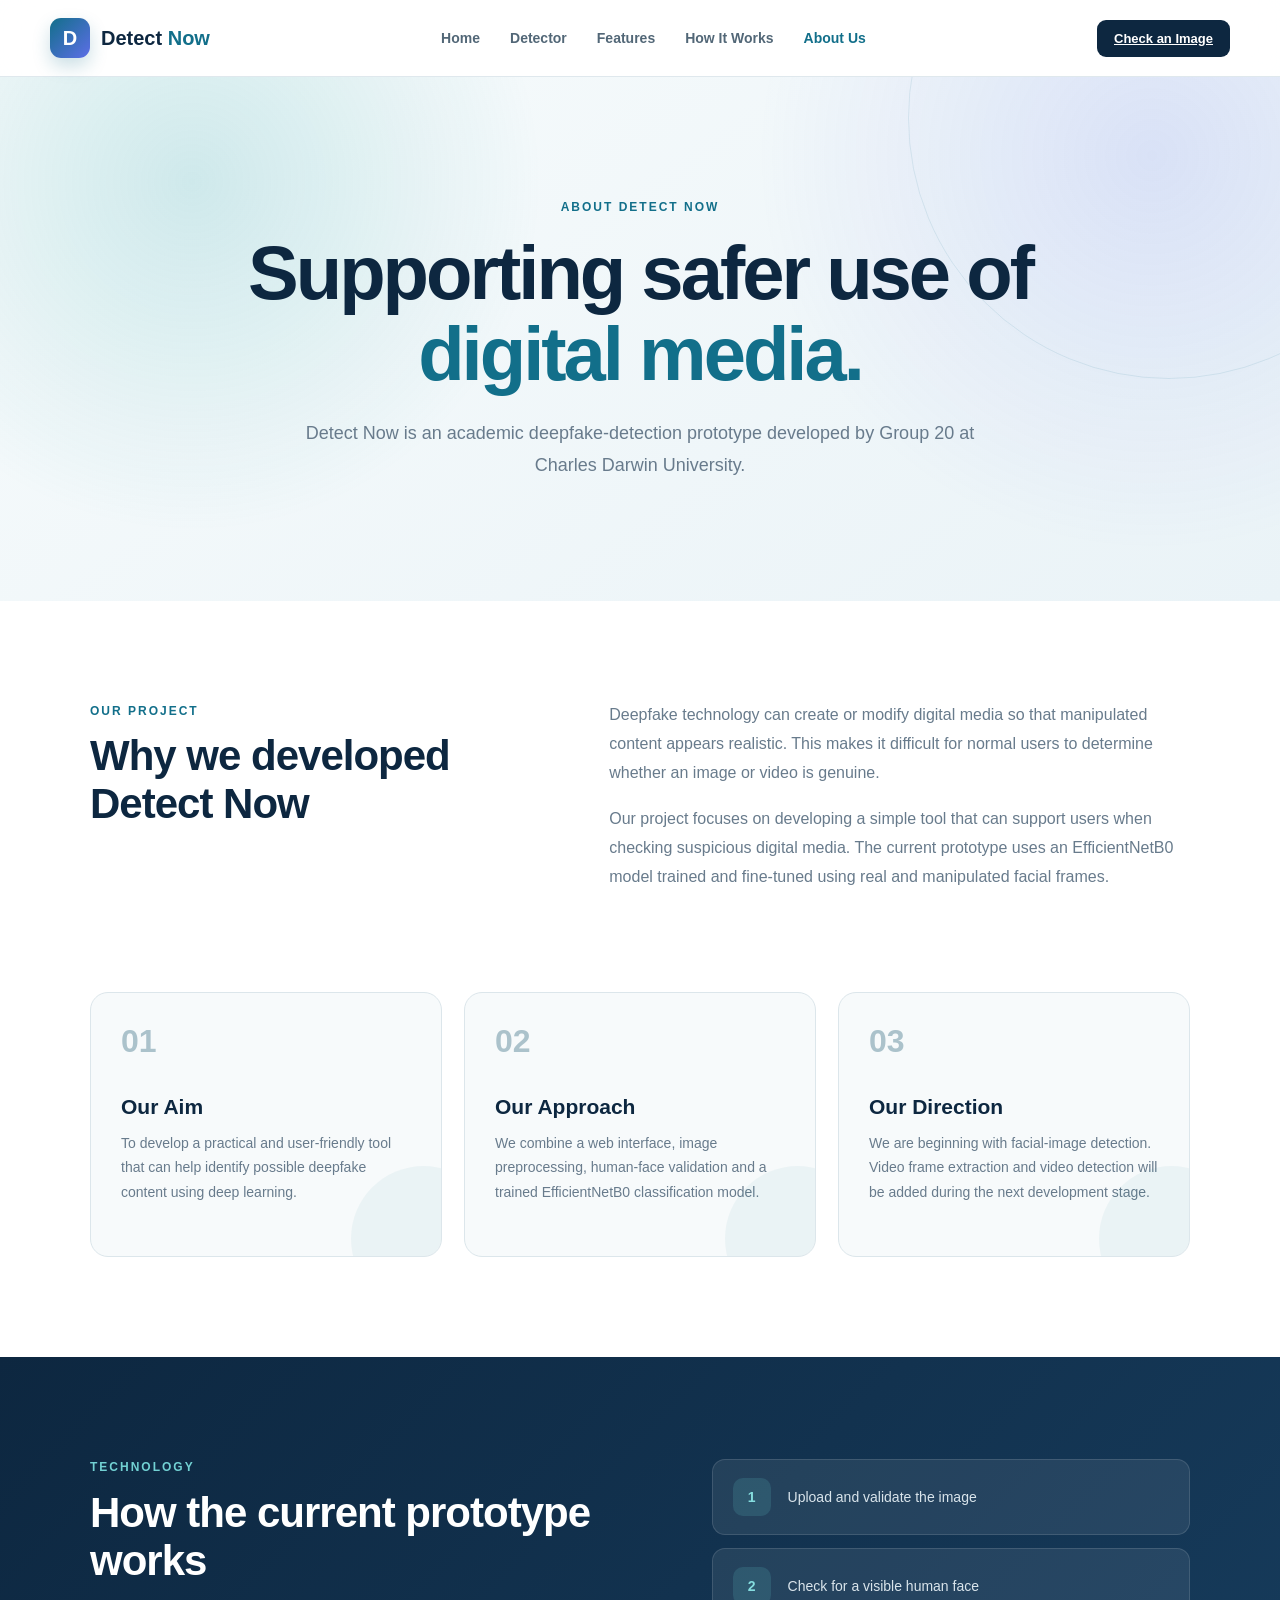
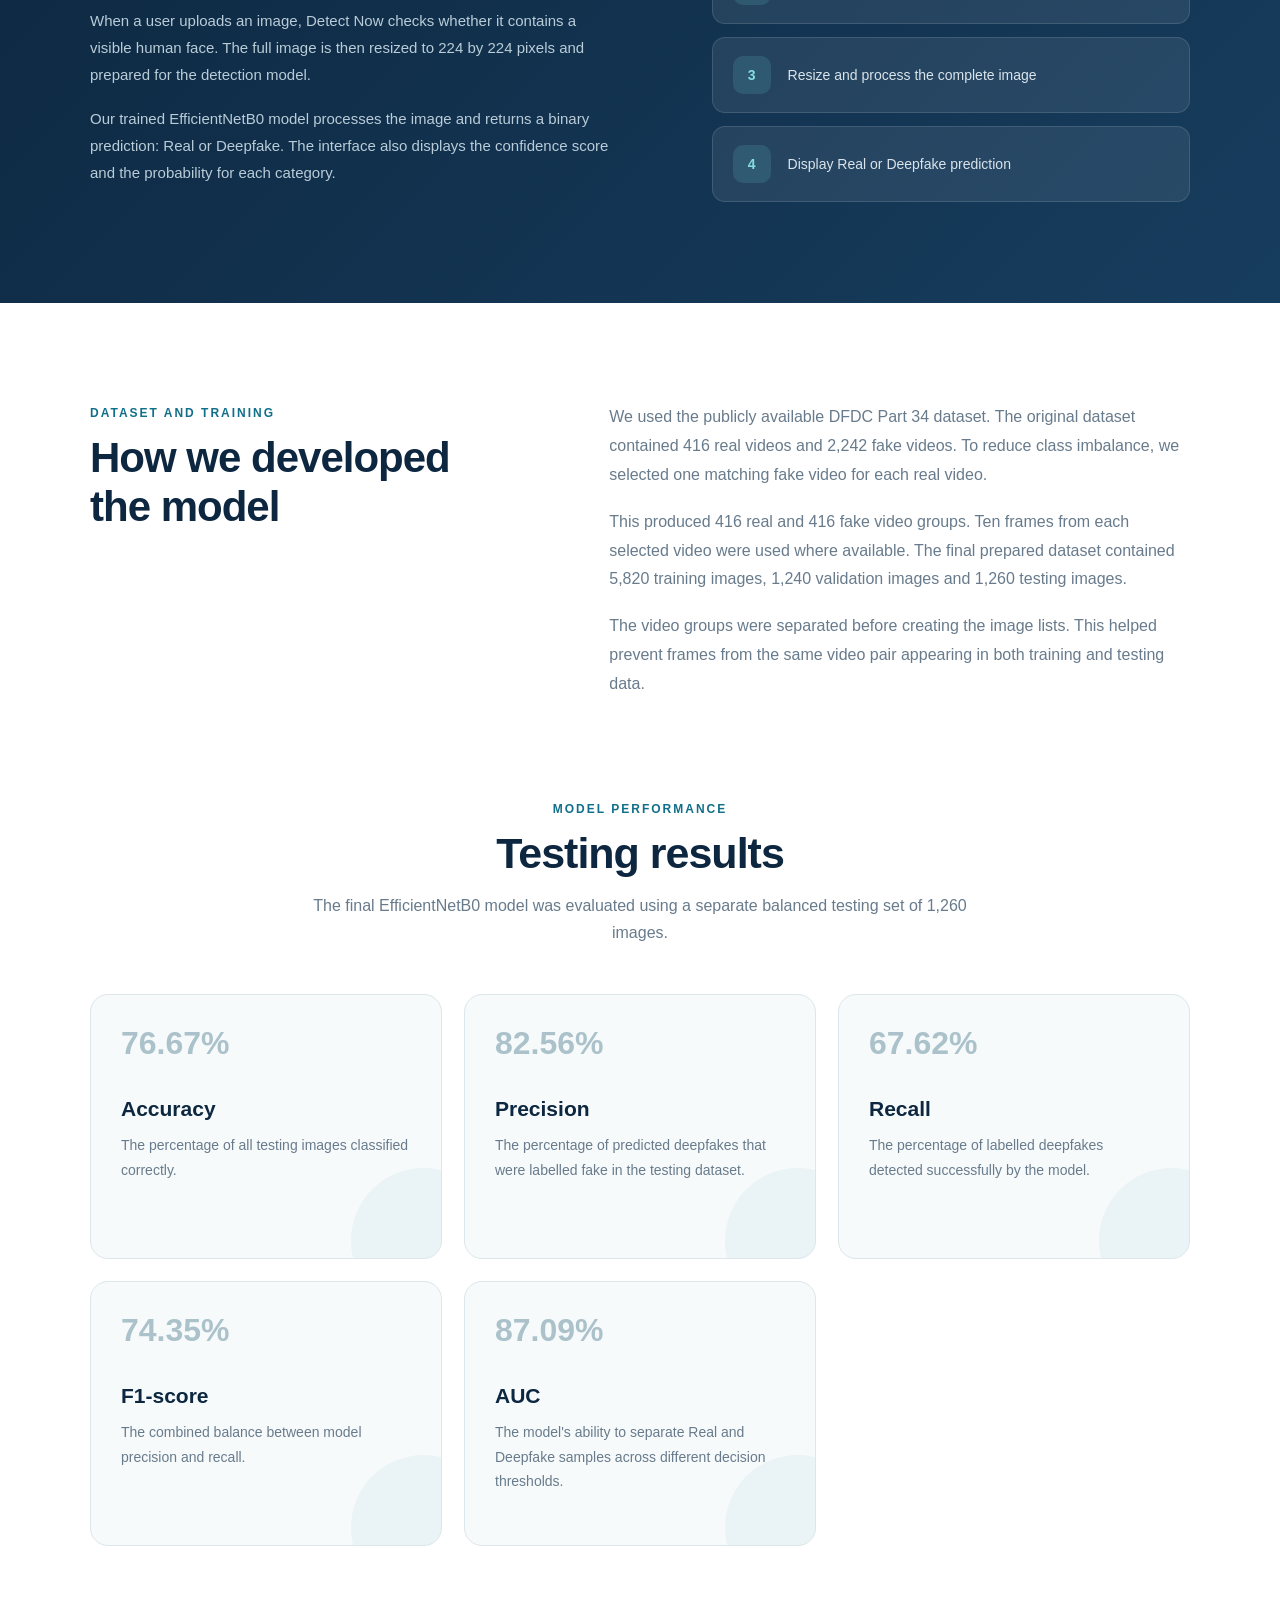
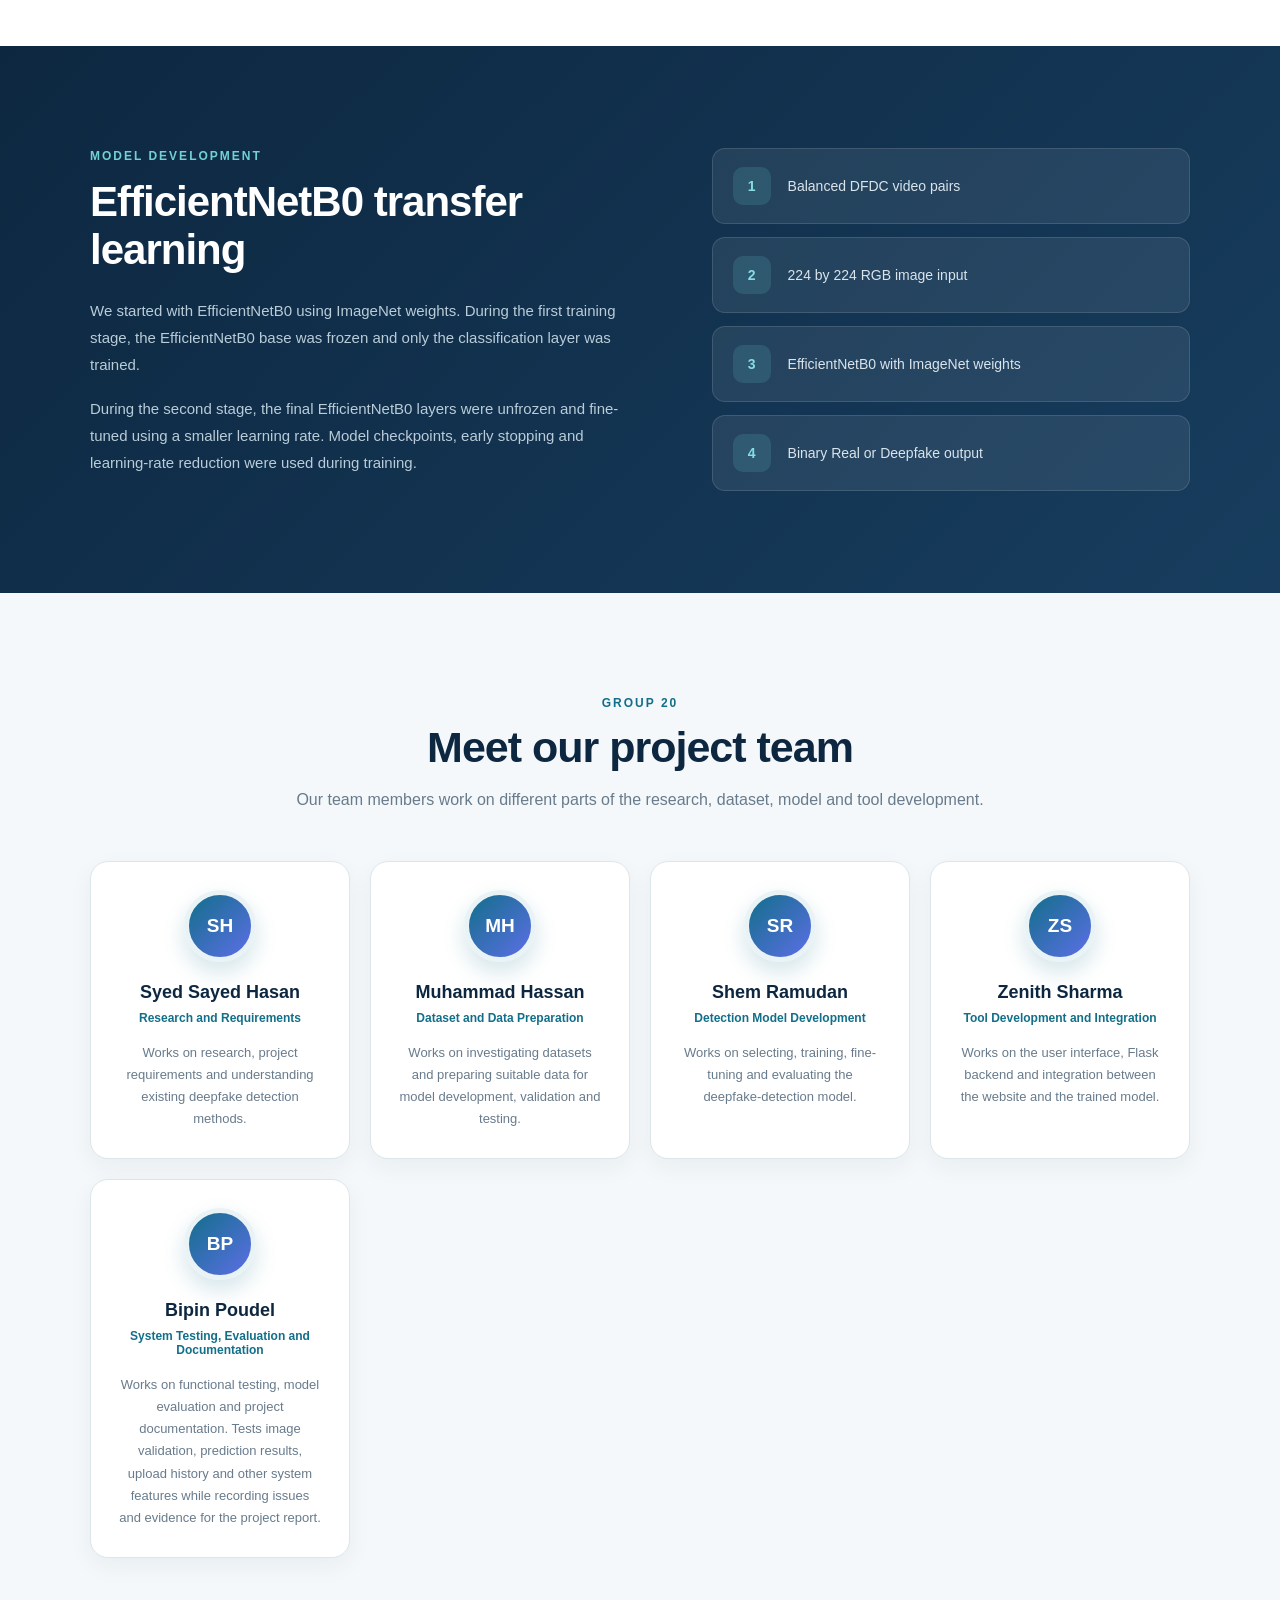
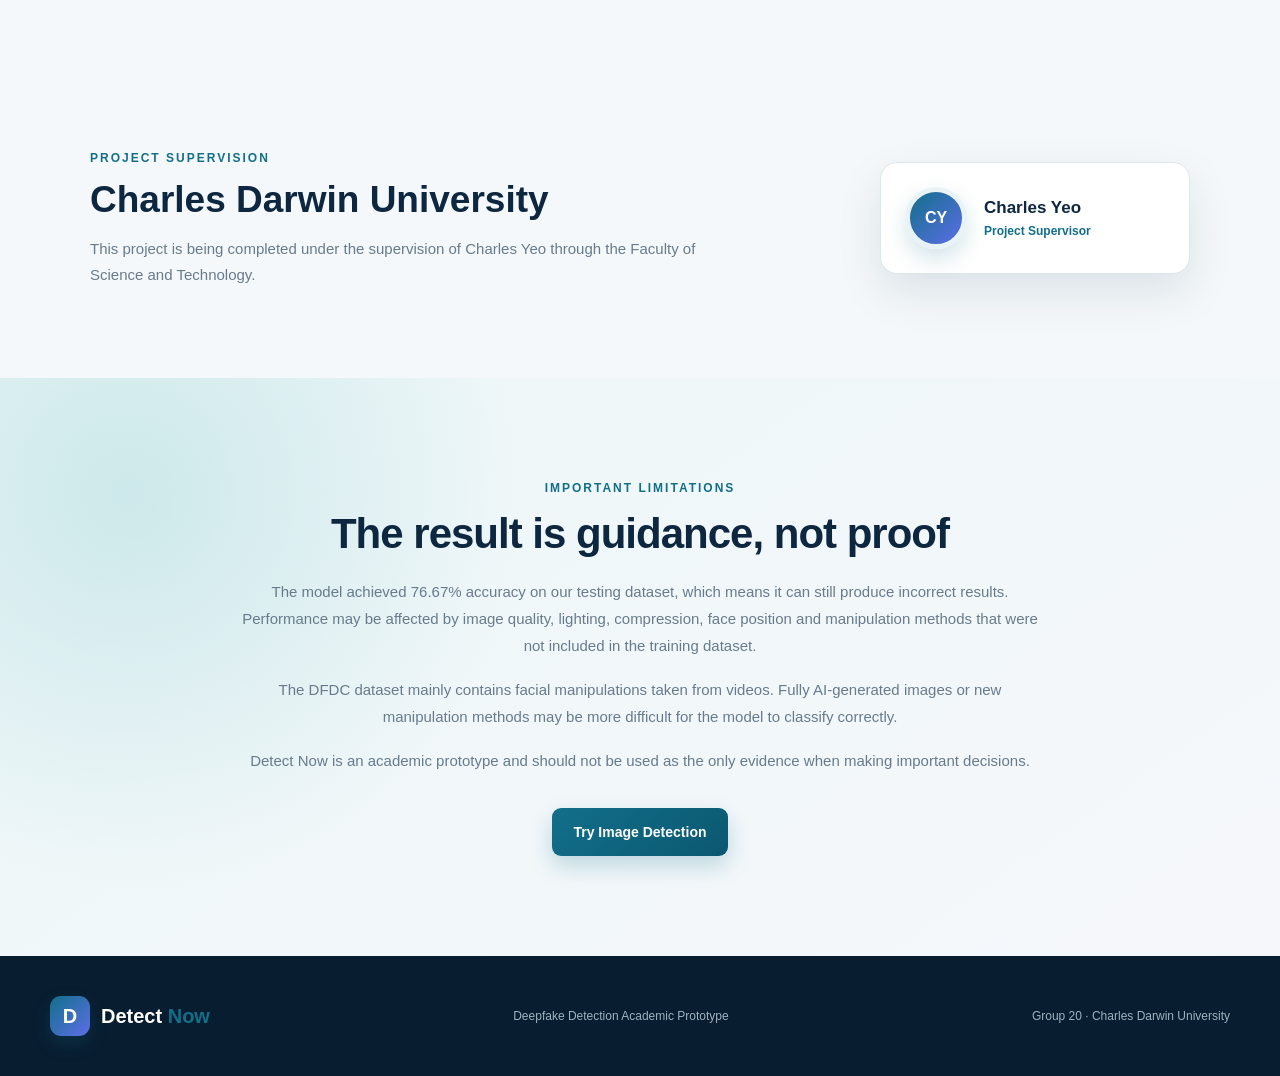
==== commit d43c21fb: "Add fifth team member to About Us page" ====
--- a/about.html
+++ b/about.html
@@ -641,6 +641,29 @@
                     </p>
 
                 </article>
+                <article class="team-card">
+
+    <span class="team-avatar">
+        BP
+    </span>
+
+    <h3>
+        Bipin Poudel
+    </h3>
+
+    <p class="team-role">
+        System Testing, Evaluation and Documentation
+    </p>
+
+    <p>
+        Works on functional testing, model evaluation and
+        project documentation. Tests image validation,
+        prediction results, upload history and other system
+        features while recording issues and evidence for
+        the project report.
+    </p>
+
+</article>
 
             </div>
 
--- a/static/style.css
+++ b/static/style.css
@@ -1,5 +1,3 @@
-
-
 :root {
     --navy: #0d2740;
     --navy-light: #173d5e;
@@ -8,6 +6,7 @@
     --cyan: #35a6aa;
     --purple: #5d6ee7;
     --page-background: #f4f8fa;
+    --card-background: #ffffff;
     --white: #ffffff;
     --text: #26394a;
     --muted: #687b8c;
@@ -99,11 +98,9 @@
     width: 40px;
     height: 40px;
     place-items: center;
-    background: linear-gradient(
-        135deg,
-        var(--blue),
-        var(--purple)
-    );
+    background: linear-gradient(135deg,
+            var(--blue),
+            var(--purple));
     color: white;
     border-radius: 11px;
     box-shadow: 0 8px 18px rgba(18, 111, 138, 0.22);
@@ -178,21 +175,15 @@
     overflow: hidden;
     padding: 90px 0 100px;
     background:
-        radial-gradient(
-            circle at 5% 15%,
+        radial-gradient(circle at 5% 15%,
             rgba(53, 166, 170, 0.18),
-            transparent 30%
-        ),
-        radial-gradient(
-            circle at 95% 15%,
+            transparent 30%),
+        radial-gradient(circle at 95% 15%,
             rgba(93, 110, 231, 0.14),
-            transparent 32%
-        ),
-        linear-gradient(
-            145deg,
+            transparent 32%),
+        linear-gradient(145deg,
             #f7fbfc,
-            #edf4f8
-        );
+            #edf4f8);
 }
 
 
@@ -245,7 +236,7 @@
 }
 
 
-.hero-text > p {
+.hero-text>p {
     max-width: 600px;
     margin: 0;
     color: var(--muted);
@@ -284,11 +275,9 @@
 
 .primary-button,
 .full-button {
-    background: linear-gradient(
-        135deg,
-        var(--blue),
-        var(--blue-dark)
-    );
+    background: linear-gradient(135deg,
+            var(--blue),
+            var(--blue-dark));
     color: white;
     border: none;
     box-shadow: 0 10px 22px rgba(18, 111, 138, 0.23);
@@ -354,12 +343,10 @@
     width: 100%;
     height: 5px;
     content: "";
-    background: linear-gradient(
-        90deg,
-        var(--blue),
-        var(--cyan),
-        var(--purple)
-    );
+    background: linear-gradient(90deg,
+            var(--blue),
+            var(--cyan),
+            var(--purple));
 }
 
 
@@ -583,11 +570,9 @@
     justify-content: center;
     gap: 7px;
     background:
-        linear-gradient(
-            145deg,
+        linear-gradient(145deg,
             #f3fafb,
-            #edf6f8
-        );
+            #edf6f8);
     color: var(--text);
     border: 2px dashed #91bbc6;
     border-radius: 15px;
@@ -627,15 +612,88 @@
 }
 
 
-.upload-box > span:not(.upload-cloud) {
+.upload-box>span:not(.upload-cloud) {
     color: var(--muted);
     font-size: 12px;
 }
 
 
-.upload-box small {
-    color: #82939f;
+.upload-box.drag-over {
+    background-color: var(--light-blue);
+    border-color: var(--blue);
+    transform: scale(1.02);
+    box-shadow: 0 12px 30px rgba(18, 111, 138, 0.2);
+}
+
+.sample-container {
+    margin-top: 14px;
+    display: flex;
+    flex-direction: column;
+    align-items: center;
+    gap: 8px;
+}
+
+.sample-container small {
+    color: var(--muted);
     font-size: 11px;
+    font-weight: 600;
+}
+
+.sample-buttons {
+    display: flex;
+    gap: 8px;
+    flex-wrap: wrap;
+    justify-content: center;
+}
+
+.sample-btn {
+    padding: 5px 11px;
+    background-color: var(--card-background);
+    color: var(--blue);
+    border: 1px solid var(--border);
+    border-radius: 6px;
+    font-size: 11px;
+    font-weight: 700;
+    cursor: pointer;
+    transition: all 0.2s ease;
+}
+
+.sample-btn:hover {
+    background-color: var(--blue);
+    color: white;
+    border-color: var(--blue);
+}
+
+.theme-toggle-btn {
+    padding: 8px 12px;
+    background: transparent;
+    border: 1px solid var(--border);
+    border-radius: 8px;
+    color: var(--text);
+    font-size: 15px;
+    cursor: pointer;
+    transition: all 0.2s ease;
+}
+
+.theme-toggle-btn:hover {
+    background-color: var(--light-blue);
+    border-color: var(--blue);
+}
+
+.preview-canvas-wrapper {
+    position: relative;
+    display: inline-block;
+    width: 100%;
+    text-align: center;
+}
+
+#face-box-canvas {
+    position: absolute;
+    top: 0;
+    left: 50%;
+    transform: translateX(-50%);
+    pointer-events: none;
+    border-radius: 9px;
 }
 
 
@@ -870,11 +928,9 @@
     height: 52px;
     margin-bottom: 22px;
     place-items: center;
-    background: linear-gradient(
-        145deg,
-        var(--light-blue),
-        #e8f1fb
-    );
+    background: linear-gradient(145deg,
+            var(--light-blue),
+            #e8f1fb);
     color: var(--blue);
     border-radius: 13px;
     font-size: 22px;
@@ -977,11 +1033,9 @@
 
 .history-section {
     background:
-        linear-gradient(
-            145deg,
+        linear-gradient(145deg,
             #edf6f8,
-            #f4f7fb
-        );
+            #f4f7fb);
 }
 
 
@@ -1041,7 +1095,7 @@
 }
 
 
-.empty-history-message > span {
+.empty-history-message>span {
     display: grid;
     width: 49px;
     height: 49px;
@@ -1083,7 +1137,7 @@
 }
 
 
-.history-item > div {
+.history-item>div {
     display: flex;
     min-width: 0;
     flex-direction: column;
@@ -1128,17 +1182,15 @@
     justify-content: space-between;
     gap: 50px;
     background:
-        linear-gradient(
-            135deg,
+        linear-gradient(135deg,
             var(--navy),
-            var(--navy-light)
-        );
+            var(--navy-light));
     border-radius: 21px;
     box-shadow: 0 25px 55px rgba(13, 39, 64, 0.18);
 }
 
 
-.privacy-section > div {
+.privacy-section>div {
     max-width: 720px;
 }
 
@@ -1322,7 +1374,7 @@
         text-align: center;
     }
 
-    .hero-text > p {
+    .hero-text>p {
         margin-right: auto;
         margin-left: auto;
     }
@@ -1377,7 +1429,7 @@
         letter-spacing: -2px;
     }
 
-    .hero-text > p {
+    .hero-text>p {
         font-size: 16px;
     }
 
@@ -1463,6 +1515,7 @@
         padding: 35px 24px 25px;
     }
 }
+
 .active-link {
     color: var(--blue) !important;
 }
@@ -1473,21 +1526,15 @@
     overflow: hidden;
     padding: 120px 20px;
     background:
-        radial-gradient(
-            circle at 15% 20%,
+        radial-gradient(circle at 15% 20%,
             rgba(53, 166, 170, 0.20),
-            transparent 30%
-        ),
-        radial-gradient(
-            circle at 90% 15%,
+            transparent 30%),
+        radial-gradient(circle at 90% 15%,
             rgba(93, 110, 231, 0.15),
-            transparent 32%
-        ),
-        linear-gradient(
-            145deg,
+            transparent 32%),
+        linear-gradient(145deg,
             #f7fbfc,
-            #eaf3f7
-        );
+            #eaf3f7);
 }
 
 
@@ -1636,11 +1683,9 @@
 .technology-section {
     padding: 100px 20px;
     background:
-        linear-gradient(
-            135deg,
+        linear-gradient(135deg,
             var(--navy),
-            var(--navy-light)
-        );
+            var(--navy-light));
 }
 
 
@@ -1683,7 +1728,7 @@
 }
 
 
-.technology-list > div {
+.technology-list>div {
     display: flex;
     min-height: 76px;
     padding: 16px 20px;
@@ -1762,11 +1807,9 @@
     margin: 0 auto 20px;
     place-items: center;
     background:
-        linear-gradient(
-            135deg,
+        linear-gradient(135deg,
             var(--blue),
-            var(--purple)
-        );
+            var(--purple));
     color: white;
     border: 5px solid #e9f3f6;
     border-radius: 50%;
@@ -1791,7 +1834,7 @@
 }
 
 
-.team-card > p:last-child {
+.team-card>p:last-child {
     margin: 0;
     color: var(--muted);
     font-size: 13px;
@@ -1810,7 +1853,7 @@
 }
 
 
-.supervisor-section > div:first-child {
+.supervisor-section>div:first-child {
     max-width: 650px;
 }
 
@@ -1851,7 +1894,7 @@
 }
 
 
-.supervisor-card > div {
+.supervisor-card>div {
     display: flex;
     flex-direction: column;
     gap: 6px;
@@ -1864,7 +1907,7 @@
 }
 
 
-.supervisor-card > div span {
+.supervisor-card>div span {
     color: var(--blue);
     font-size: 12px;
     font-weight: 700;
@@ -1874,16 +1917,12 @@
 .limitations-section {
     padding: 100px 20px;
     background:
-        radial-gradient(
-            circle at 10% 20%,
+        radial-gradient(circle at 10% 20%,
             rgba(53, 166, 170, 0.18),
-            transparent 32%
-        ),
-        linear-gradient(
-            145deg,
+            transparent 32%),
+        linear-gradient(145deg,
             #edf7f8,
-            #f5f7fb
-        );
+            #f5f7fb);
 }
 
 
@@ -1983,4 +2022,4 @@
         width: 100%;
         min-width: 0;
     }
-}+}
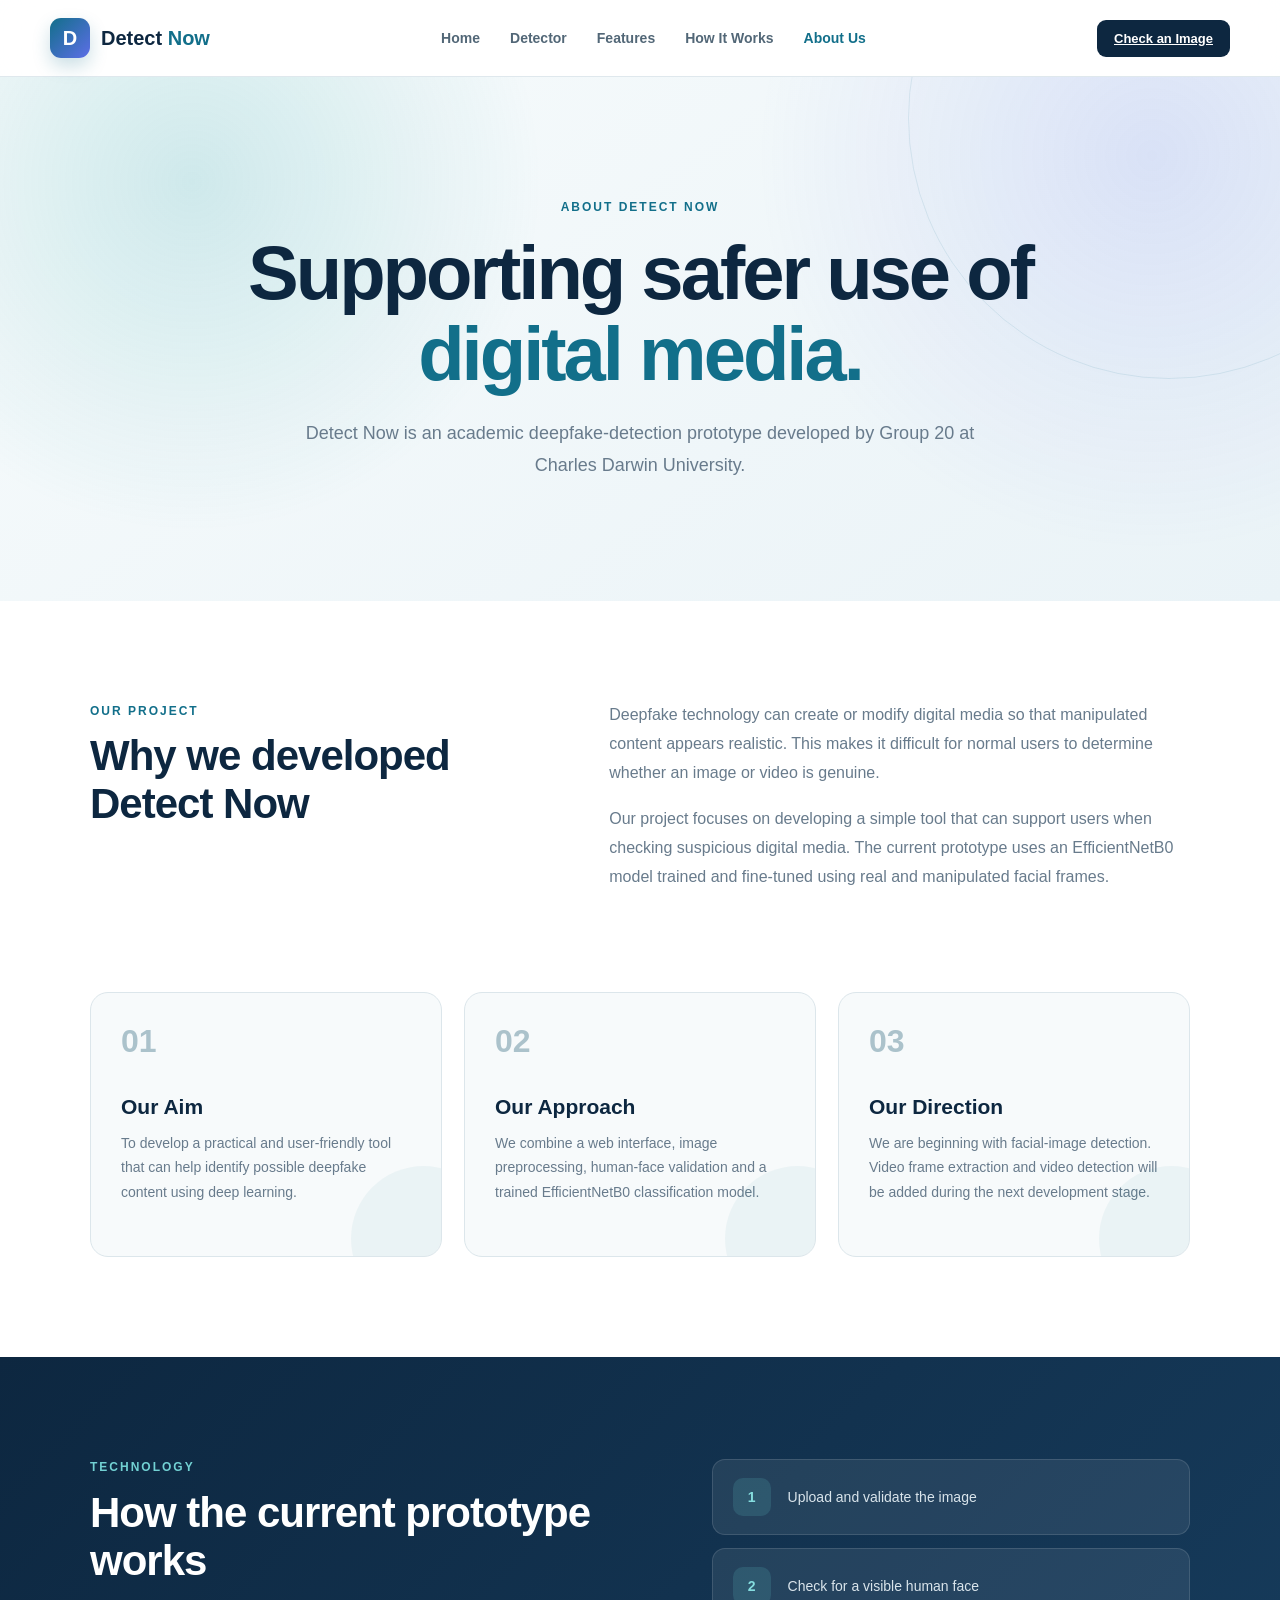
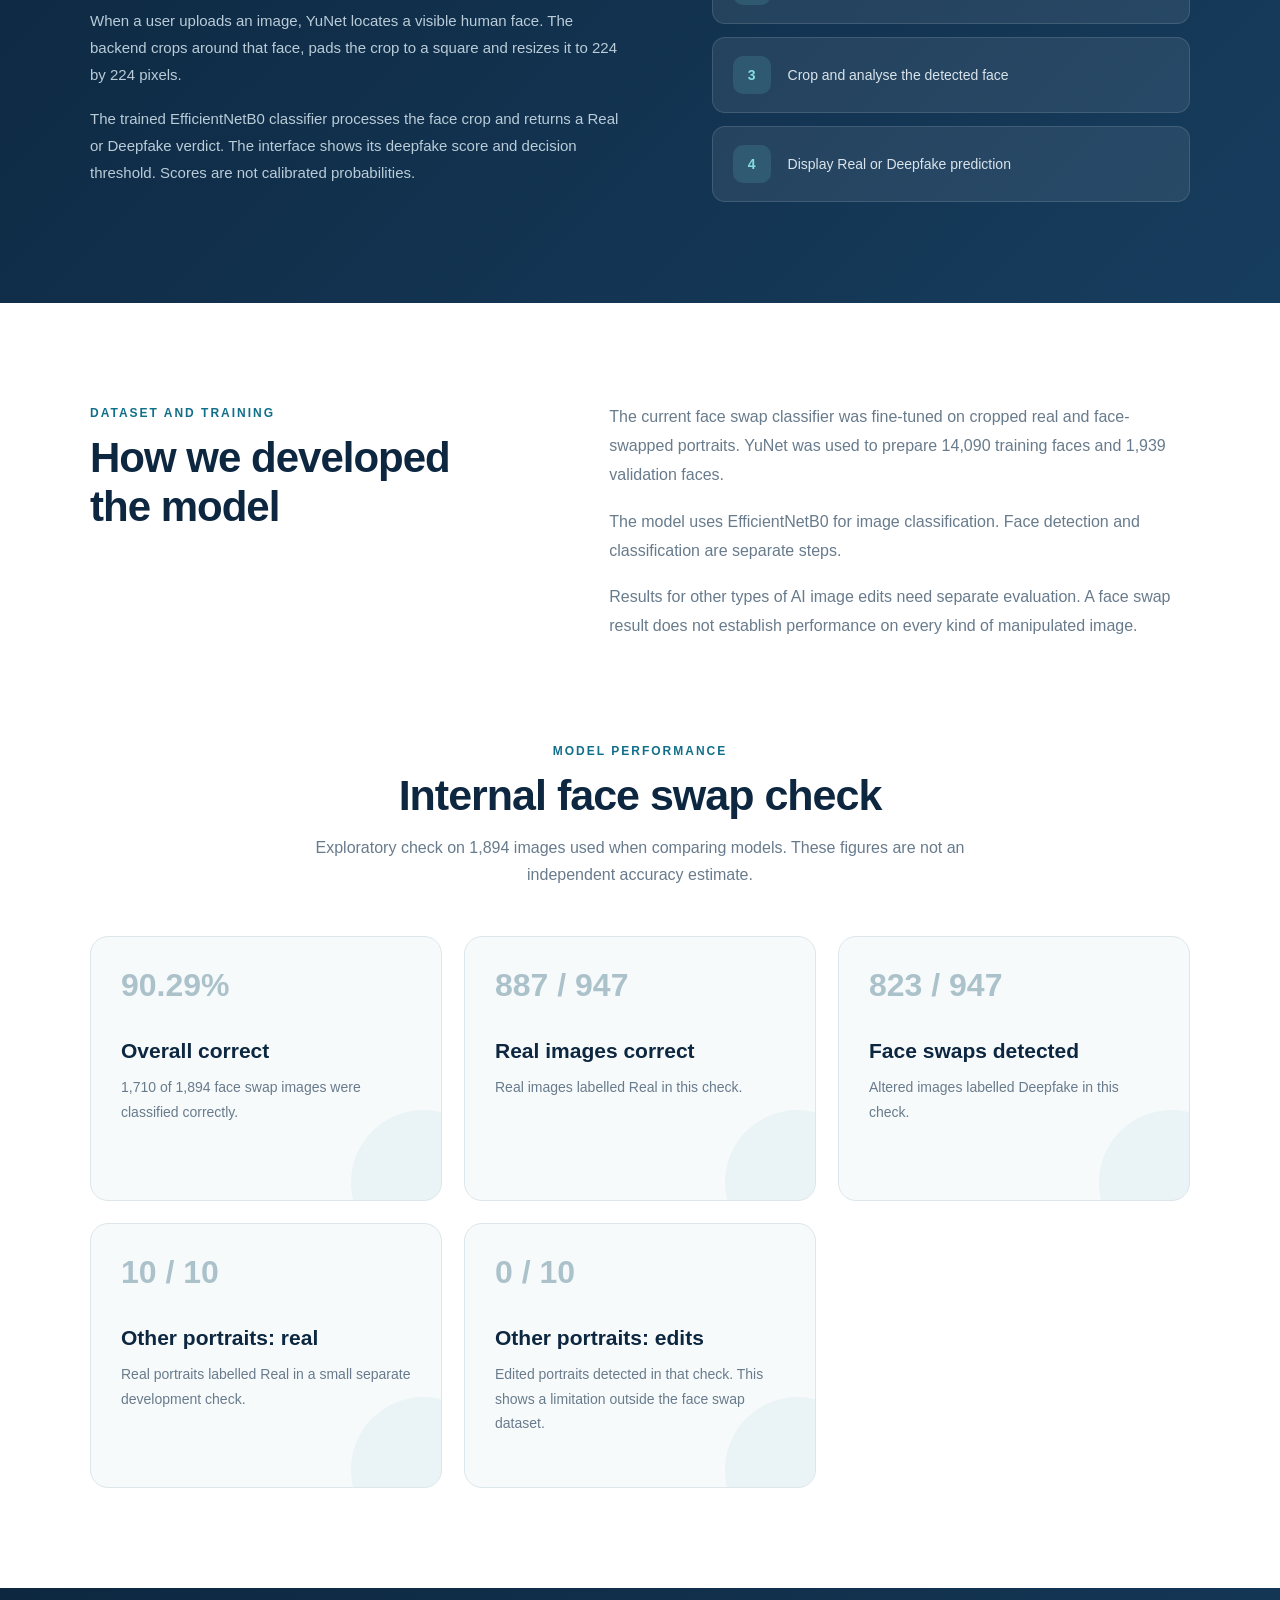
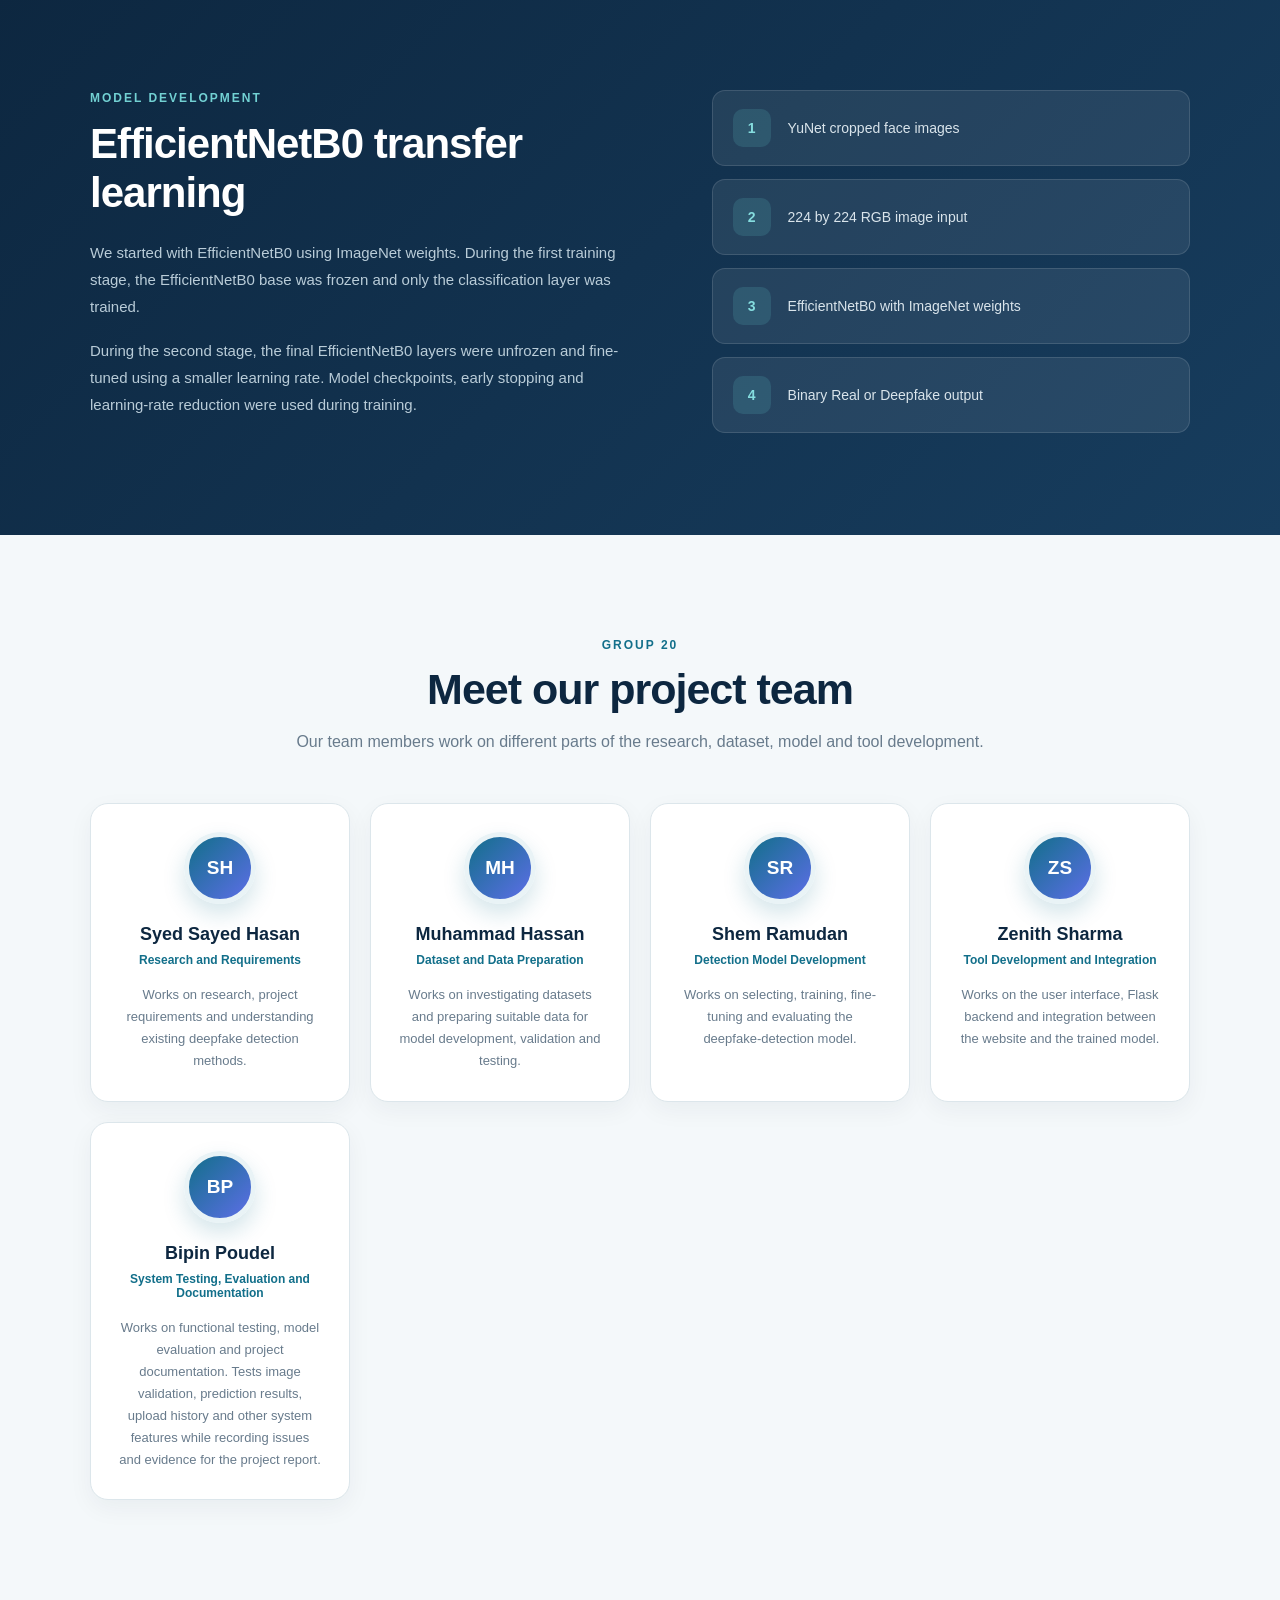
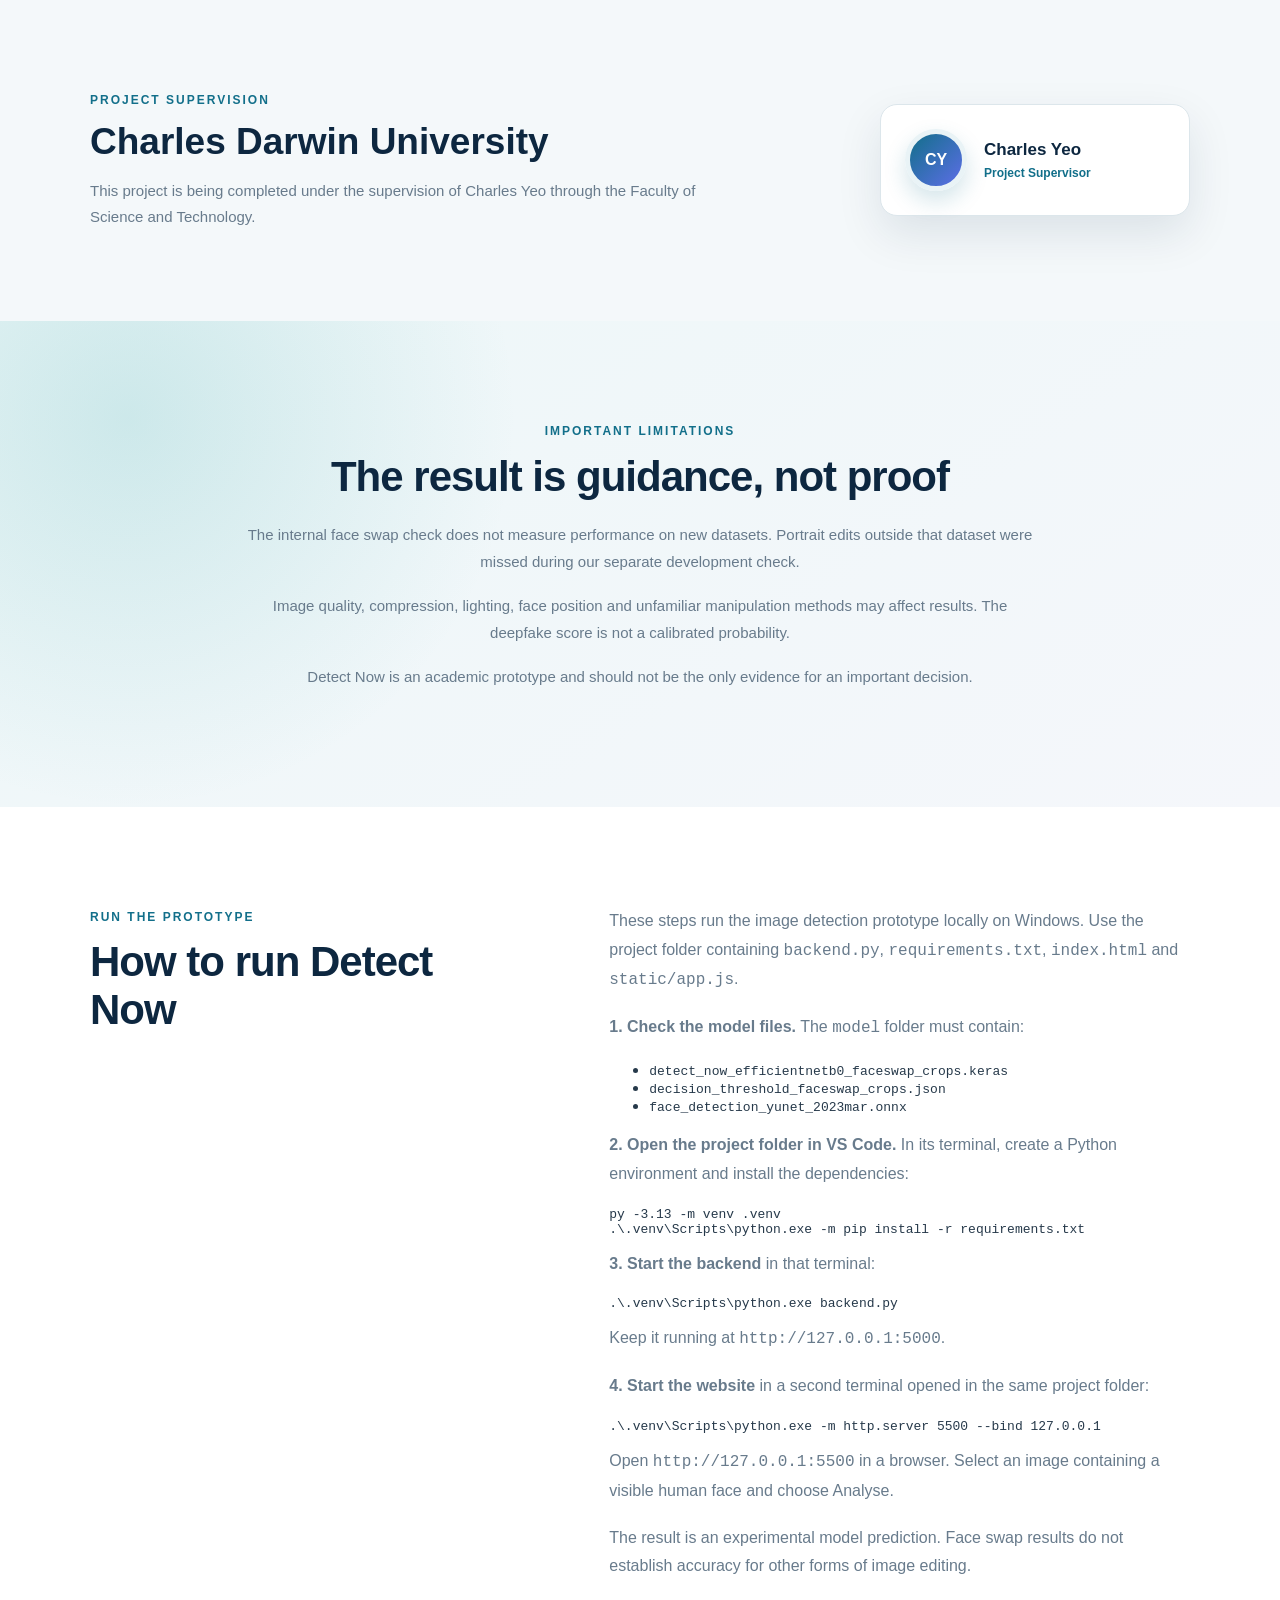
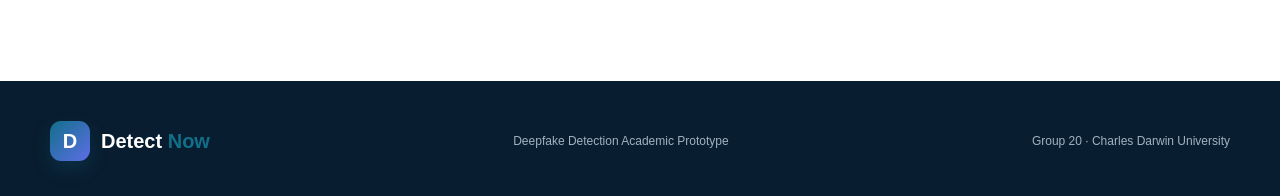
==== commit 9f8e8c44: "Update face swap prototype and project documentation" ====
--- a/about.html
+++ b/about.html
@@ -223,19 +223,11 @@
                     </h2>
 
                     <p>
-                        When a user uploads an image, Detect Now
-                        checks whether it contains a visible human
-                        face. The full image is then resized to
-                        224 by 224 pixels and prepared for the
-                        detection model.
-                    </p>
-
-                    <p>
-                        Our trained EfficientNetB0 model processes
-                        the image and returns a binary prediction:
-                        Real or Deepfake. The interface also
-                        displays the confidence score and the
-                        probability for each category.
+                        When a user uploads an image, YuNet locates a visible human face. The backend crops around that face, pads the crop to a square and resizes it to 224 by 224 pixels.
+                    </p>
+
+                    <p>
+                        The trained EfficientNetB0 classifier processes the face crop and returns a Real or Deepfake verdict. The interface shows its deepfake score and decision threshold. Scores are not calibrated probabilities.
                     </p>
 
                 </div>
@@ -267,7 +259,7 @@
                         <span>3</span>
 
                         <p>
-                            Resize and process the complete image
+                            Crop and analyse the detected face
                         </p>
 
                     </div>
@@ -289,167 +281,66 @@
         </section>
 
         <section class="about-section">
-
-            <div class="about-introduction">
-
-                <div>
-
-                    <span class="section-label">
-                        DATASET AND TRAINING
-                    </span>
-
-                    <h2>
-                        How we developed the model
-                    </h2>
-
-                </div>
-
-                <div class="about-description">
-
-                    <p>
-                        We used the publicly available DFDC
-                        Part 34 dataset. The original dataset
-                        contained 416 real videos and 2,242
-                        fake videos. To reduce class imbalance,
-                        we selected one matching fake video for
-                        each real video.
-                    </p>
-
-                    <p>
-                        This produced 416 real and 416 fake video
-                        groups. Ten frames from each selected
-                        video were used where available. The
-                        final prepared dataset contained 5,820
-                        training images, 1,240 validation images
-                        and 1,260 testing images.
-                    </p>
-
-                    <p>
-                        The video groups were separated before
-                        creating the image lists. This helped
-                        prevent frames from the same video pair
-                        appearing in both training and testing
-                        data.
-                    </p>
-
-                </div>
-
-            </div>
-
-        </section>
+        <div class="about-introduction">
+            <div>
+                <span class="section-label">DATASET AND TRAINING</span>
+                <h2>How we developed the model</h2>
+            </div>
+            <div class="about-description">
+                <p>The current face swap classifier was fine-tuned on
+                cropped real and face-swapped portraits. YuNet was used
+                to prepare 14,090 training faces and 1,939 validation faces.</p>
+                <p>The model uses EfficientNetB0 for image classification.
+                Face detection and classification are separate steps.</p>
+                <p>Results for other types of AI image edits need separate
+                evaluation. A face swap result does not establish performance
+                on every kind of manipulated image.</p>
+            </div>
+        </div>
+    </section>
 
         <section class="mission-section">
-
-            <div class="section-heading">
-
-                <span class="section-label">
-                    MODEL PERFORMANCE
-                </span>
-
-                <h2>
-                    Testing results
-                </h2>
-
-                <p>
-                    The final EfficientNetB0 model was evaluated
-                    using a separate balanced testing set of
-                    1,260 images.
-                </p>
-
-            </div>
-
-            <div class="mission-grid">
-
-                <article class="mission-card">
-
-                    <span class="mission-number">
-                        76.67%
-                    </span>
-
-                    <h3>
-                        Accuracy
-                    </h3>
-
-                    <p>
-                        The percentage of all testing images
-                        classified correctly.
-                    </p>
-
-                </article>
-
-                <article class="mission-card">
-
-                    <span class="mission-number">
-                        82.56%
-                    </span>
-
-                    <h3>
-                        Precision
-                    </h3>
-
-                    <p>
-                        The percentage of predicted deepfakes
-                        that were labelled fake in the testing
-                        dataset.
-                    </p>
-
-                </article>
-
-                <article class="mission-card">
-
-                    <span class="mission-number">
-                        67.62%
-                    </span>
-
-                    <h3>
-                        Recall
-                    </h3>
-
-                    <p>
-                        The percentage of labelled deepfakes
-                        detected successfully by the model.
-                    </p>
-
-                </article>
-
-                <article class="mission-card">
-
-                    <span class="mission-number">
-                        74.35%
-                    </span>
-
-                    <h3>
-                        F1-score
-                    </h3>
-
-                    <p>
-                        The combined balance between model
-                        precision and recall.
-                    </p>
-
-                </article>
-
-                <article class="mission-card">
-
-                    <span class="mission-number">
-                        87.09%
-                    </span>
-
-                    <h3>
-                        AUC
-                    </h3>
-
-                    <p>
-                        The model's ability to separate Real
-                        and Deepfake samples across different
-                        decision thresholds.
-                    </p>
-
-                </article>
-
-            </div>
-
-        </section>
+        <div class="section-heading">
+            <span class="section-label">MODEL PERFORMANCE</span>
+            <h2>Internal face swap check</h2>
+            <p>Exploratory check on 1,894 images used when comparing models.
+            These figures are not an independent accuracy estimate.</p>
+        </div>
+
+        <div class="mission-grid">
+            <article class="mission-card">
+                <span class="mission-number">90.29%</span>
+                <h3>Overall correct</h3>
+                <p>1,710 of 1,894 face swap images were classified correctly.</p>
+            </article>
+
+            <article class="mission-card">
+                <span class="mission-number">887 / 947</span>
+                <h3>Real images correct</h3>
+                <p>Real images labelled Real in this check.</p>
+            </article>
+
+            <article class="mission-card">
+                <span class="mission-number">823 / 947</span>
+                <h3>Face swaps detected</h3>
+                <p>Altered images labelled Deepfake in this check.</p>
+            </article>
+
+            <article class="mission-card">
+                <span class="mission-number">10 / 10</span>
+                <h3>Other portraits: real</h3>
+                <p>Real portraits labelled Real in a small separate
+                development check.</p>
+            </article>
+
+            <article class="mission-card">
+                <span class="mission-number">0 / 10</span>
+                <h3>Other portraits: edits</h3>
+                <p>Edited portraits detected in that check. This shows
+                a limitation outside the face swap dataset.</p>
+            </article>
+        </div>
+    </section>
 
         <section class="technology-section">
 
@@ -491,7 +382,7 @@
                         <span>1</span>
 
                         <p>
-                            Balanced DFDC video pairs
+                            YuNet cropped face images
                         </p>
 
                     </div>
@@ -712,50 +603,65 @@
         </section>
 
         <section class="limitations-section">
-
-            <div class="limitations-content">
-
-                <span class="section-label">
-                    IMPORTANT LIMITATIONS
-                </span>
-
-                <h2>
-                    The result is guidance, not proof
-                </h2>
-
-                <p>
-                    The model achieved 76.67% accuracy on our
-                    testing dataset, which means it can still
-                    produce incorrect results. Performance may
-                    be affected by image quality, lighting,
-                    compression, face position and manipulation
-                    methods that were not included in the
-                    training dataset.
-                </p>
-
-                <p>
-                    The DFDC dataset mainly contains facial
-                    manipulations taken from videos. Fully
-                    AI-generated images or new manipulation
-                    methods may be more difficult for the model
-                    to classify correctly.
-                </p>
-
-                <p>
-                    Detect Now is an academic prototype and
-                    should not be used as the only evidence
-                    when making important decisions.
-                </p>
-
-                <a
-                    href="index.html#detector"
-                    class="primary-button"
-                >
-                    Try Image Detection
-                </a>
-
-            </div>
-
+        <div class="limitations-content">
+            <span class="section-label">IMPORTANT LIMITATIONS</span>
+            <h2>The result is guidance, not proof</h2>
+            <p>The internal face swap check does not measure performance
+            on new datasets. Portrait edits outside that dataset were
+            missed during our separate development check.</p>
+            <p>Image quality, compression, lighting, face position and
+            unfamiliar manipulation methods may affect results. The
+            deepfake score is not a calibrated probability.</p>
+            <p>Detect Now is an academic prototype and should not be
+            the only evidence for an important decision.</p>
+        </div>
+    </section>
+
+
+        <section class="about-section" id="run-project">
+            <div class="about-introduction">
+                <div>
+                    <span class="section-label">RUN THE PROTOTYPE</span>
+                    <h2>How to run Detect Now</h2>
+                </div>
+
+                <div class="about-description">
+                    <p>These steps run the image detection prototype locally
+                    on Windows. Use the project folder containing
+                    <code>backend.py</code>, <code>requirements.txt</code>,
+                    <code>index.html</code> and <code>static/app.js</code>.</p>
+
+                    <p><strong>1. Check the model files.</strong> The
+                    <code>model</code> folder must contain:</p>
+                    <ul>
+                        <li><code>detect_now_efficientnetb0_faceswap_crops.keras</code></li>
+                        <li><code>decision_threshold_faceswap_crops.json</code></li>
+                        <li><code>face_detection_yunet_2023mar.onnx</code></li>
+                    </ul>
+
+                    <p><strong>2. Open the project folder in VS Code.</strong>
+                    In its terminal, create a Python environment and install
+                    the dependencies:</p>
+                    <pre style="white-space:pre-wrap;overflow-x:auto"><code>py -3.13 -m venv .venv
+.\.venv\Scripts\python.exe -m pip install -r requirements.txt</code></pre>
+
+                    <p><strong>3. Start the backend</strong> in that terminal:</p>
+                    <pre style="white-space:pre-wrap;overflow-x:auto"><code>.\.venv\Scripts\python.exe backend.py</code></pre>
+                    <p>Keep it running at
+                    <code>http://127.0.0.1:5000</code>.</p>
+
+                    <p><strong>4. Start the website</strong> in a second
+                    terminal opened in the same project folder:</p>
+                    <pre style="white-space:pre-wrap;overflow-x:auto"><code>.\.venv\Scripts\python.exe -m http.server 5500 --bind 127.0.0.1</code></pre>
+                    <p>Open <code>http://127.0.0.1:5500</code> in a browser.
+                    Select an image containing a visible human face and
+                    choose Analyse.</p>
+
+                    <p>The result is an experimental model prediction.
+                    Face swap results do not establish accuracy for other
+                    forms of image editing.</p>
+                </div>
+            </div>
         </section>
 
     </main>
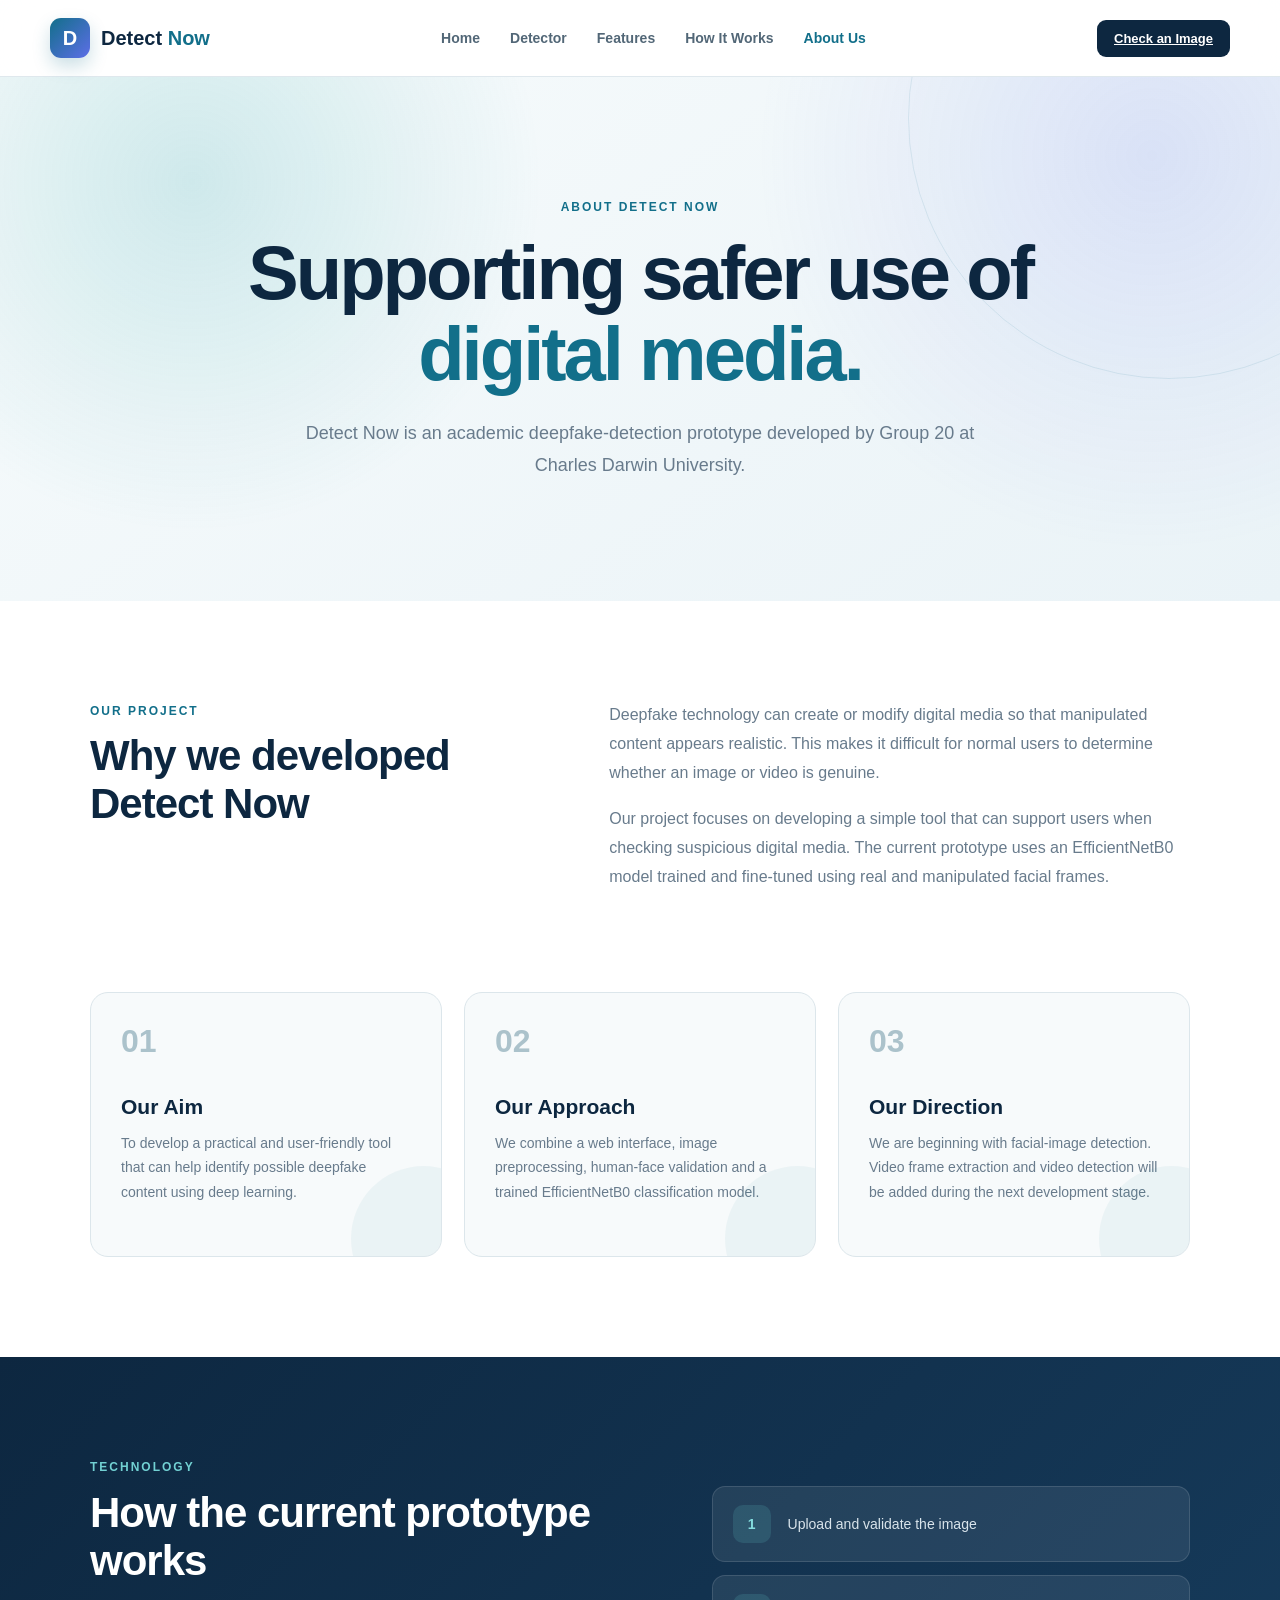
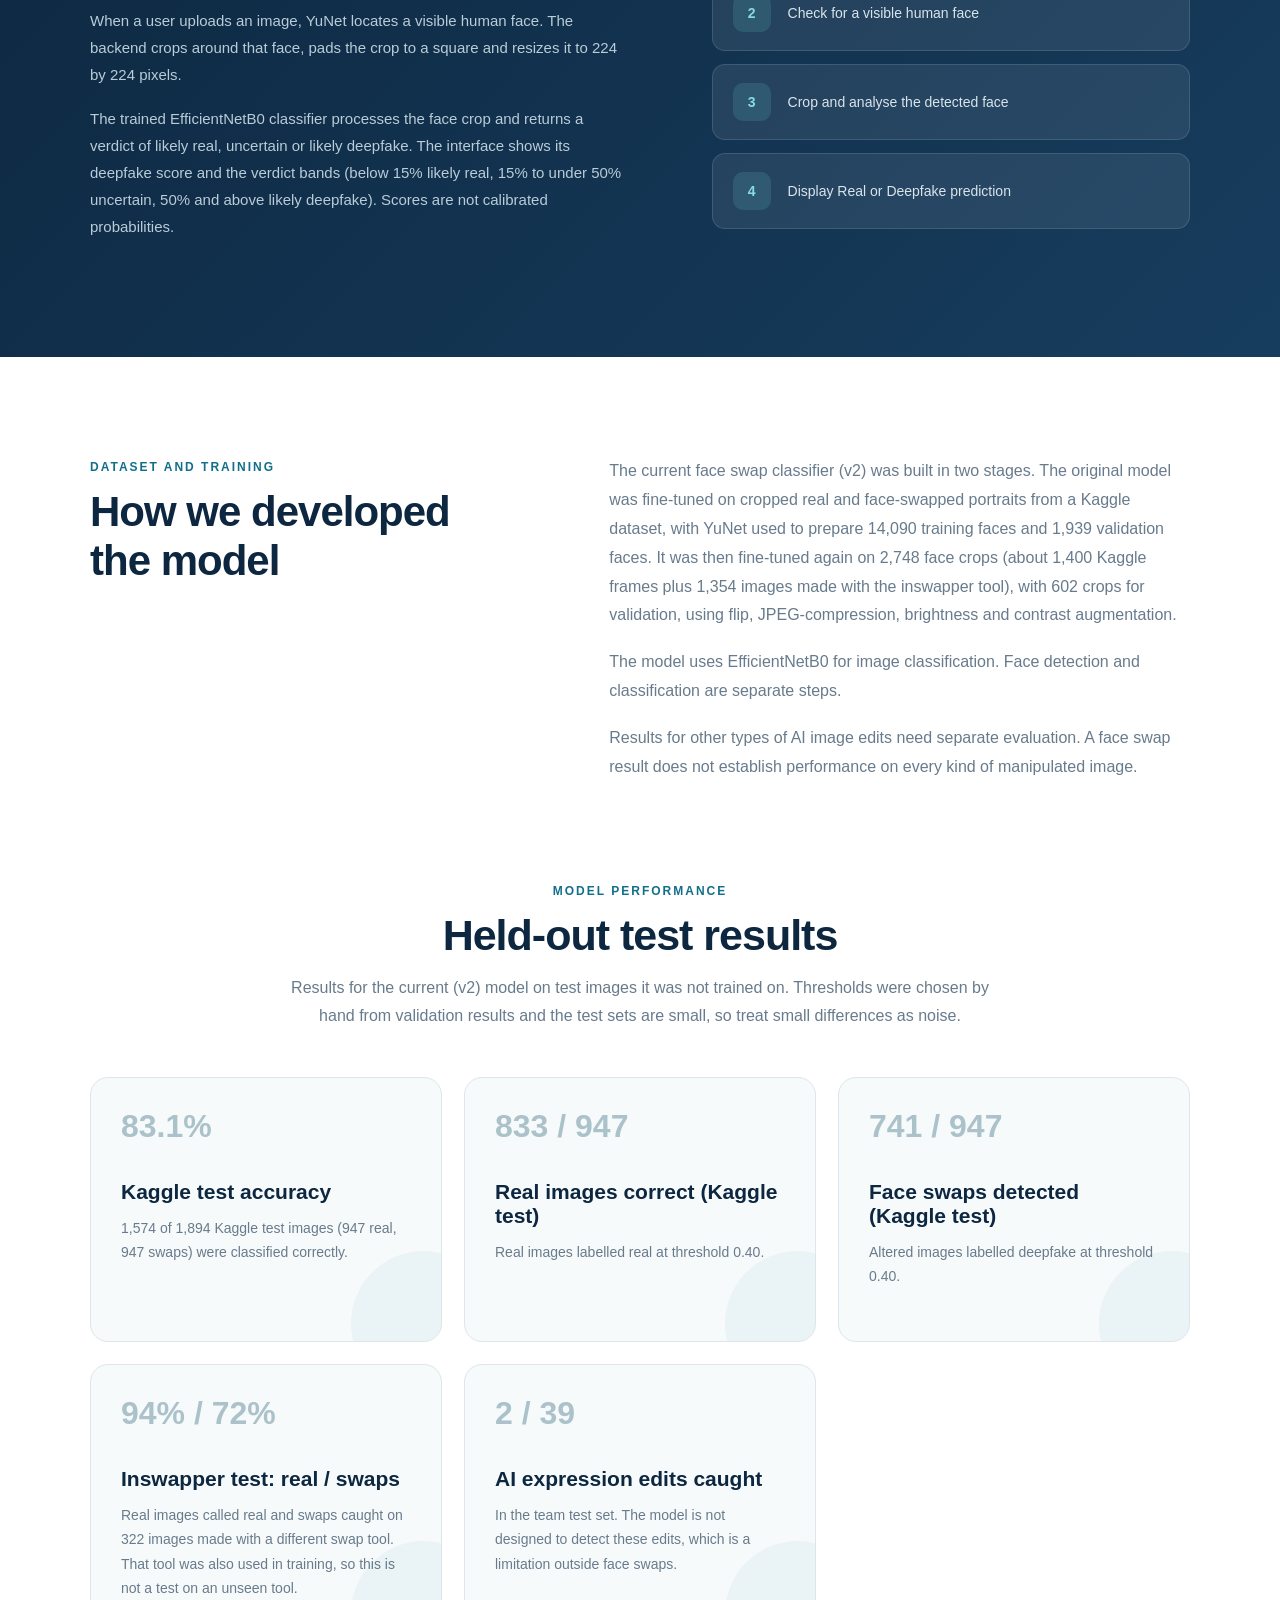
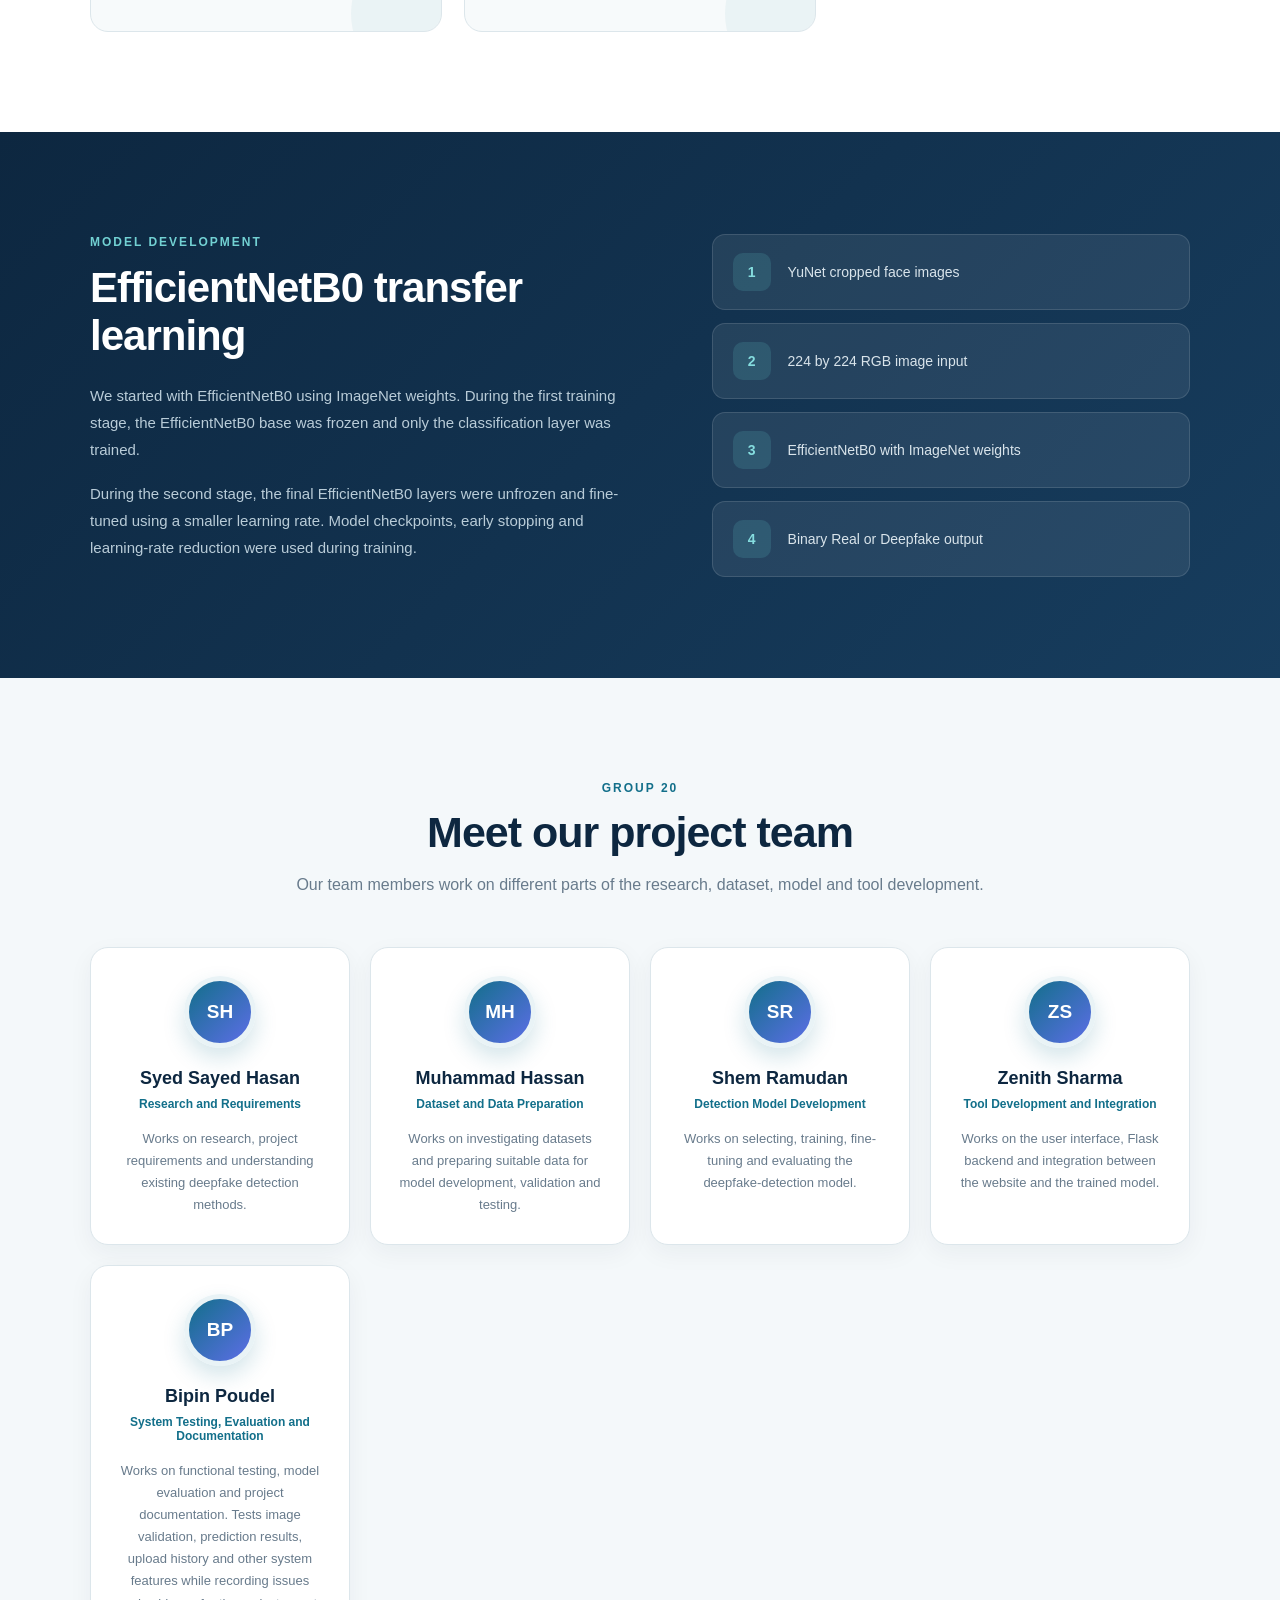
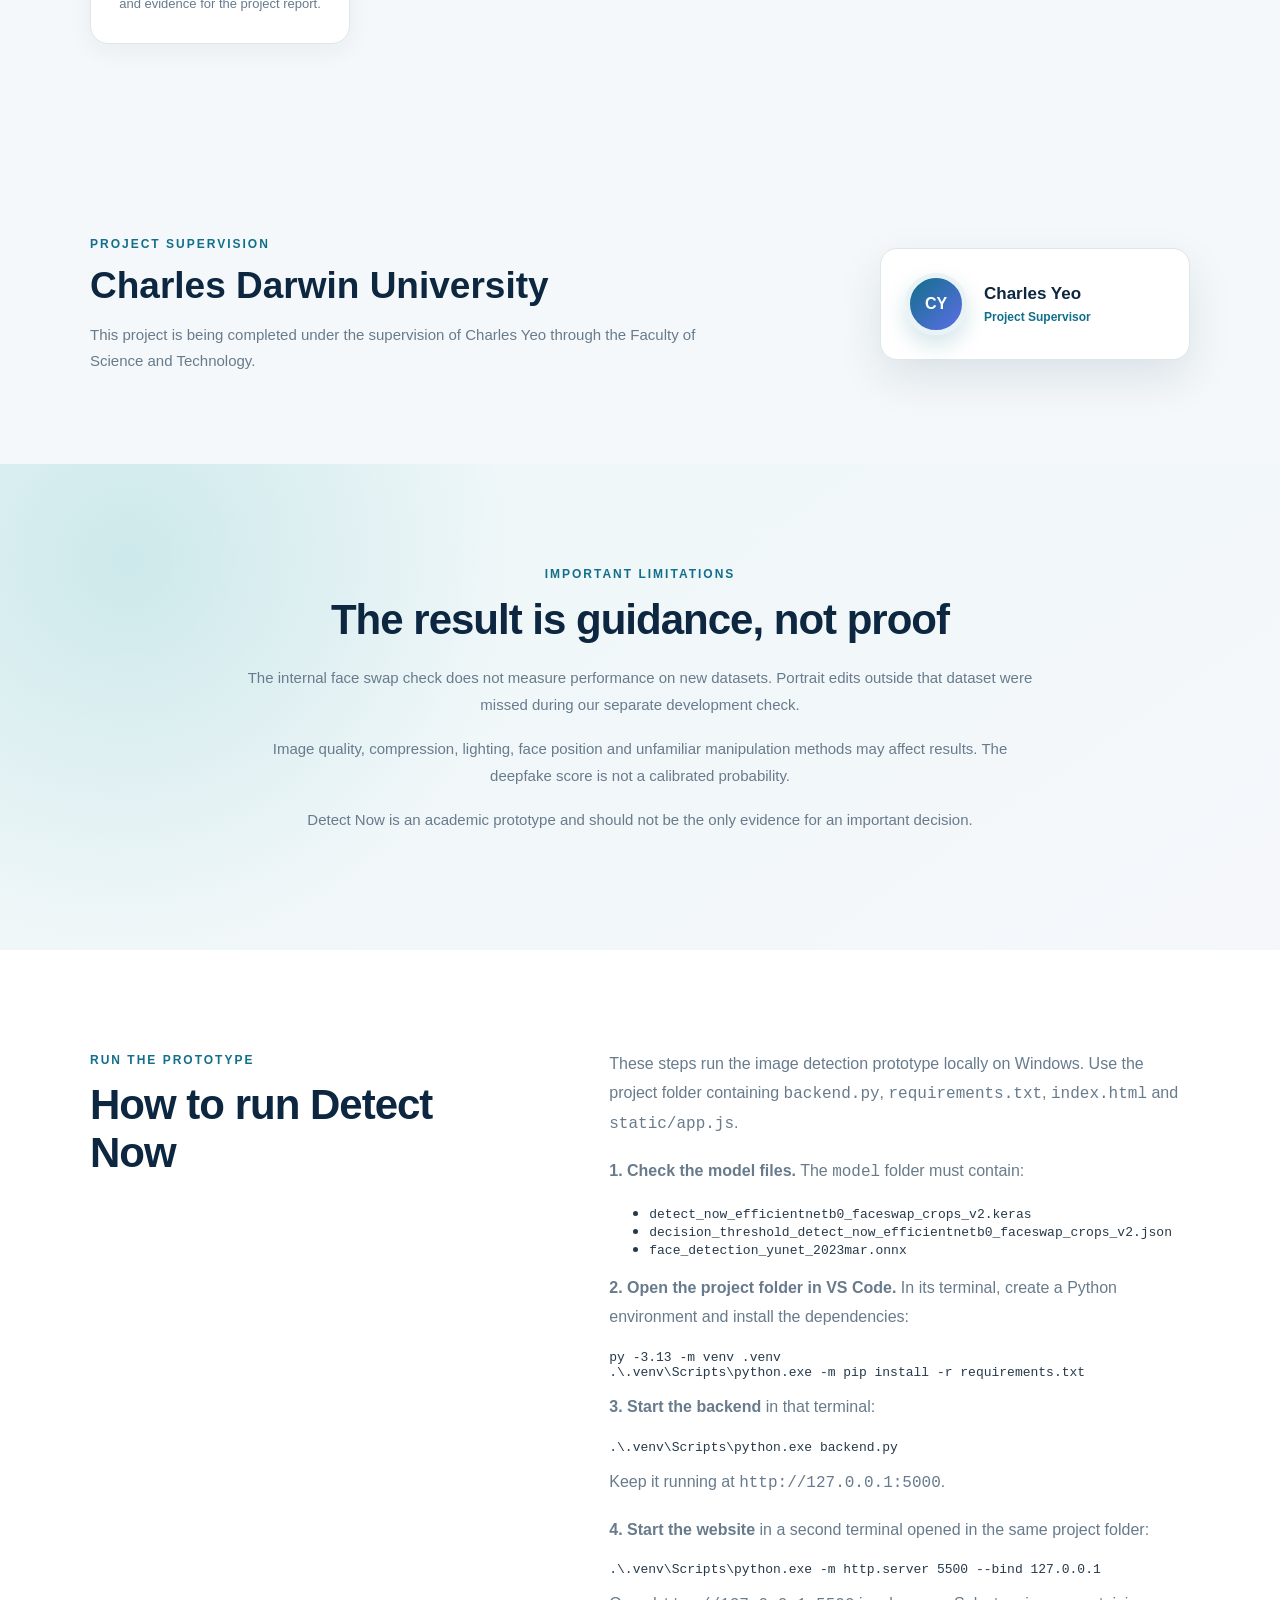
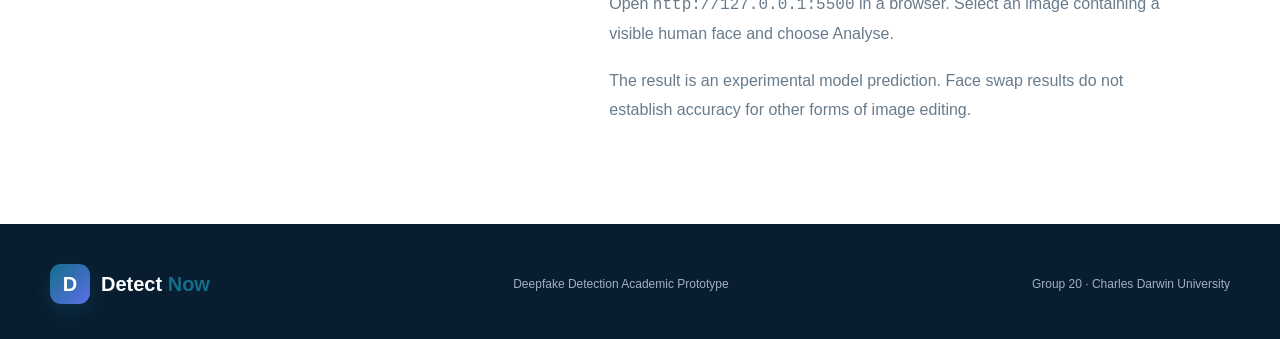
==== commit 16799484: "Update About page to v2 results, verdict bands and model files" ====
--- a/about.html
+++ b/about.html
@@ -227,7 +227,7 @@
                     </p>
 
                     <p>
-                        The trained EfficientNetB0 classifier processes the face crop and returns a Real or Deepfake verdict. The interface shows its deepfake score and decision threshold. Scores are not calibrated probabilities.
+                        The trained EfficientNetB0 classifier processes the face crop and returns a verdict of likely real, uncertain or likely deepfake. The interface shows its deepfake score and the verdict bands (below 15% likely real, 15% to under 50% uncertain, 50% and above likely deepfake). Scores are not calibrated probabilities.
                     </p>
 
                 </div>
@@ -287,9 +287,7 @@
                 <h2>How we developed the model</h2>
             </div>
             <div class="about-description">
-                <p>The current face swap classifier was fine-tuned on
-                cropped real and face-swapped portraits. YuNet was used
-                to prepare 14,090 training faces and 1,939 validation faces.</p>
+                <p>The current face swap classifier (v2) was built in two stages. The original model was fine-tuned on cropped real and face-swapped portraits from a Kaggle dataset, with YuNet used to prepare 14,090 training faces and 1,939 validation faces. It was then fine-tuned again on 2,748 face crops (about 1,400 Kaggle frames plus 1,354 images made with the inswapper tool), with 602 crops for validation, using flip, JPEG-compression, brightness and contrast augmentation.</p>
                 <p>The model uses EfficientNetB0 for image classification.
                 Face detection and classification are separate steps.</p>
                 <p>Results for other types of AI image edits need separate
@@ -302,42 +300,39 @@
         <section class="mission-section">
         <div class="section-heading">
             <span class="section-label">MODEL PERFORMANCE</span>
-            <h2>Internal face swap check</h2>
-            <p>Exploratory check on 1,894 images used when comparing models.
-            These figures are not an independent accuracy estimate.</p>
+            <h2>Held-out test results</h2>
+            <p>Results for the current (v2) model on test images it was not trained on. Thresholds were chosen by hand from validation results and the test sets are small, so treat small differences as noise.</p>
         </div>
 
         <div class="mission-grid">
             <article class="mission-card">
-                <span class="mission-number">90.29%</span>
-                <h3>Overall correct</h3>
-                <p>1,710 of 1,894 face swap images were classified correctly.</p>
+                <span class="mission-number">83.1%</span>
+                <h3>Kaggle test accuracy</h3>
+                <p>1,574 of 1,894 Kaggle test images (947 real, 947 swaps) were classified correctly.</p>
             </article>
 
             <article class="mission-card">
-                <span class="mission-number">887 / 947</span>
-                <h3>Real images correct</h3>
-                <p>Real images labelled Real in this check.</p>
+                <span class="mission-number">833 / 947</span>
+                <h3>Real images correct (Kaggle test)</h3>
+                <p>Real images labelled real at threshold 0.40.</p>
             </article>
 
             <article class="mission-card">
-                <span class="mission-number">823 / 947</span>
-                <h3>Face swaps detected</h3>
-                <p>Altered images labelled Deepfake in this check.</p>
+                <span class="mission-number">741 / 947</span>
+                <h3>Face swaps detected (Kaggle test)</h3>
+                <p>Altered images labelled deepfake at threshold 0.40.</p>
             </article>
 
             <article class="mission-card">
-                <span class="mission-number">10 / 10</span>
-                <h3>Other portraits: real</h3>
-                <p>Real portraits labelled Real in a small separate
-                development check.</p>
+                <span class="mission-number">94% / 72%</span>
+                <h3>Inswapper test: real / swaps</h3>
+                <p>Real images called real and swaps caught on 322 images made with a different swap tool. That tool was also used in training, so this is not a test on an unseen tool.</p>
             </article>
 
             <article class="mission-card">
-                <span class="mission-number">0 / 10</span>
-                <h3>Other portraits: edits</h3>
-                <p>Edited portraits detected in that check. This shows
-                a limitation outside the face swap dataset.</p>
+                <span class="mission-number">2 / 39</span>
+                <h3>AI expression edits caught</h3>
+                <p>In the team test set. The model is not designed to detect these edits, which is a limitation outside face swaps.</p>
             </article>
         </div>
     </section>
@@ -634,8 +629,8 @@
                     <p><strong>1. Check the model files.</strong> The
                     <code>model</code> folder must contain:</p>
                     <ul>
-                        <li><code>detect_now_efficientnetb0_faceswap_crops.keras</code></li>
-                        <li><code>decision_threshold_faceswap_crops.json</code></li>
+                        <li><code>detect_now_efficientnetb0_faceswap_crops_v2.keras</code></li>
+                        <li><code>decision_threshold_detect_now_efficientnetb0_faceswap_crops_v2.json</code></li>
                         <li><code>face_detection_yunet_2023mar.onnx</code></li>
                     </ul>
 
